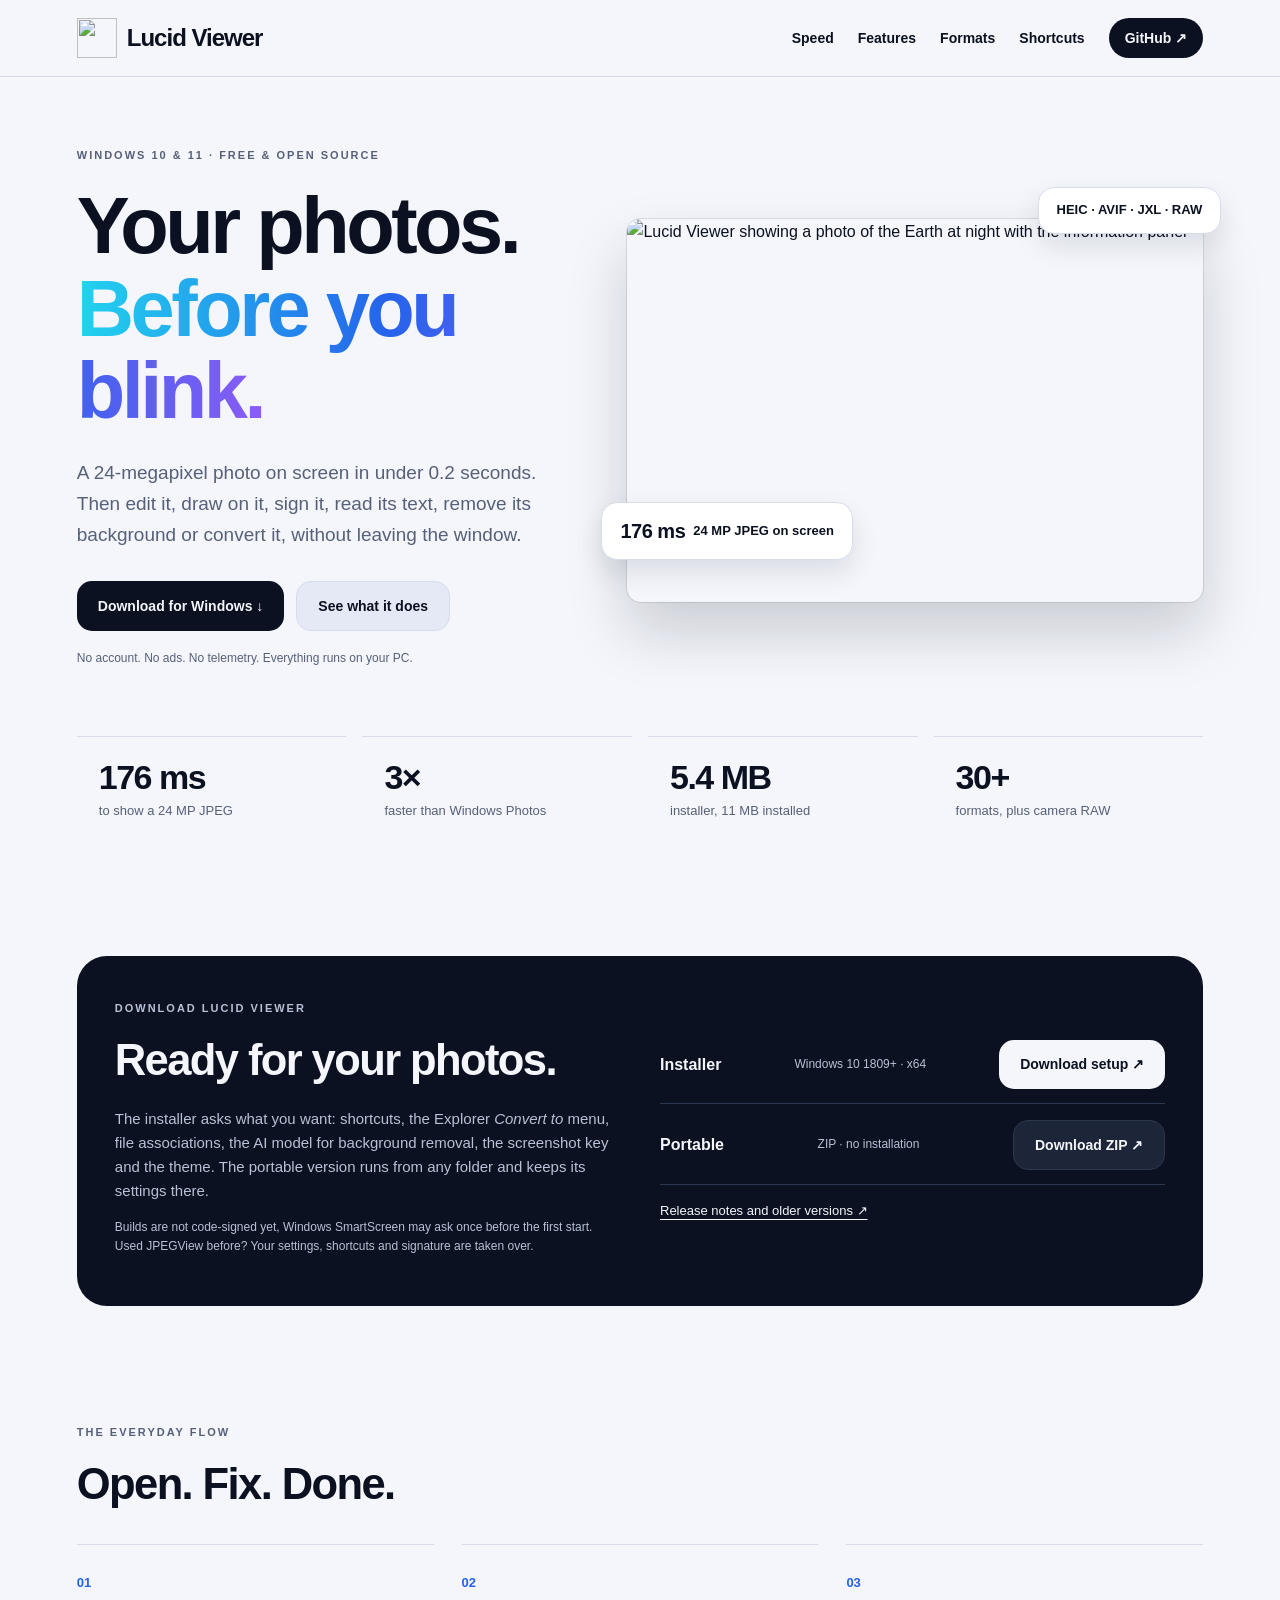
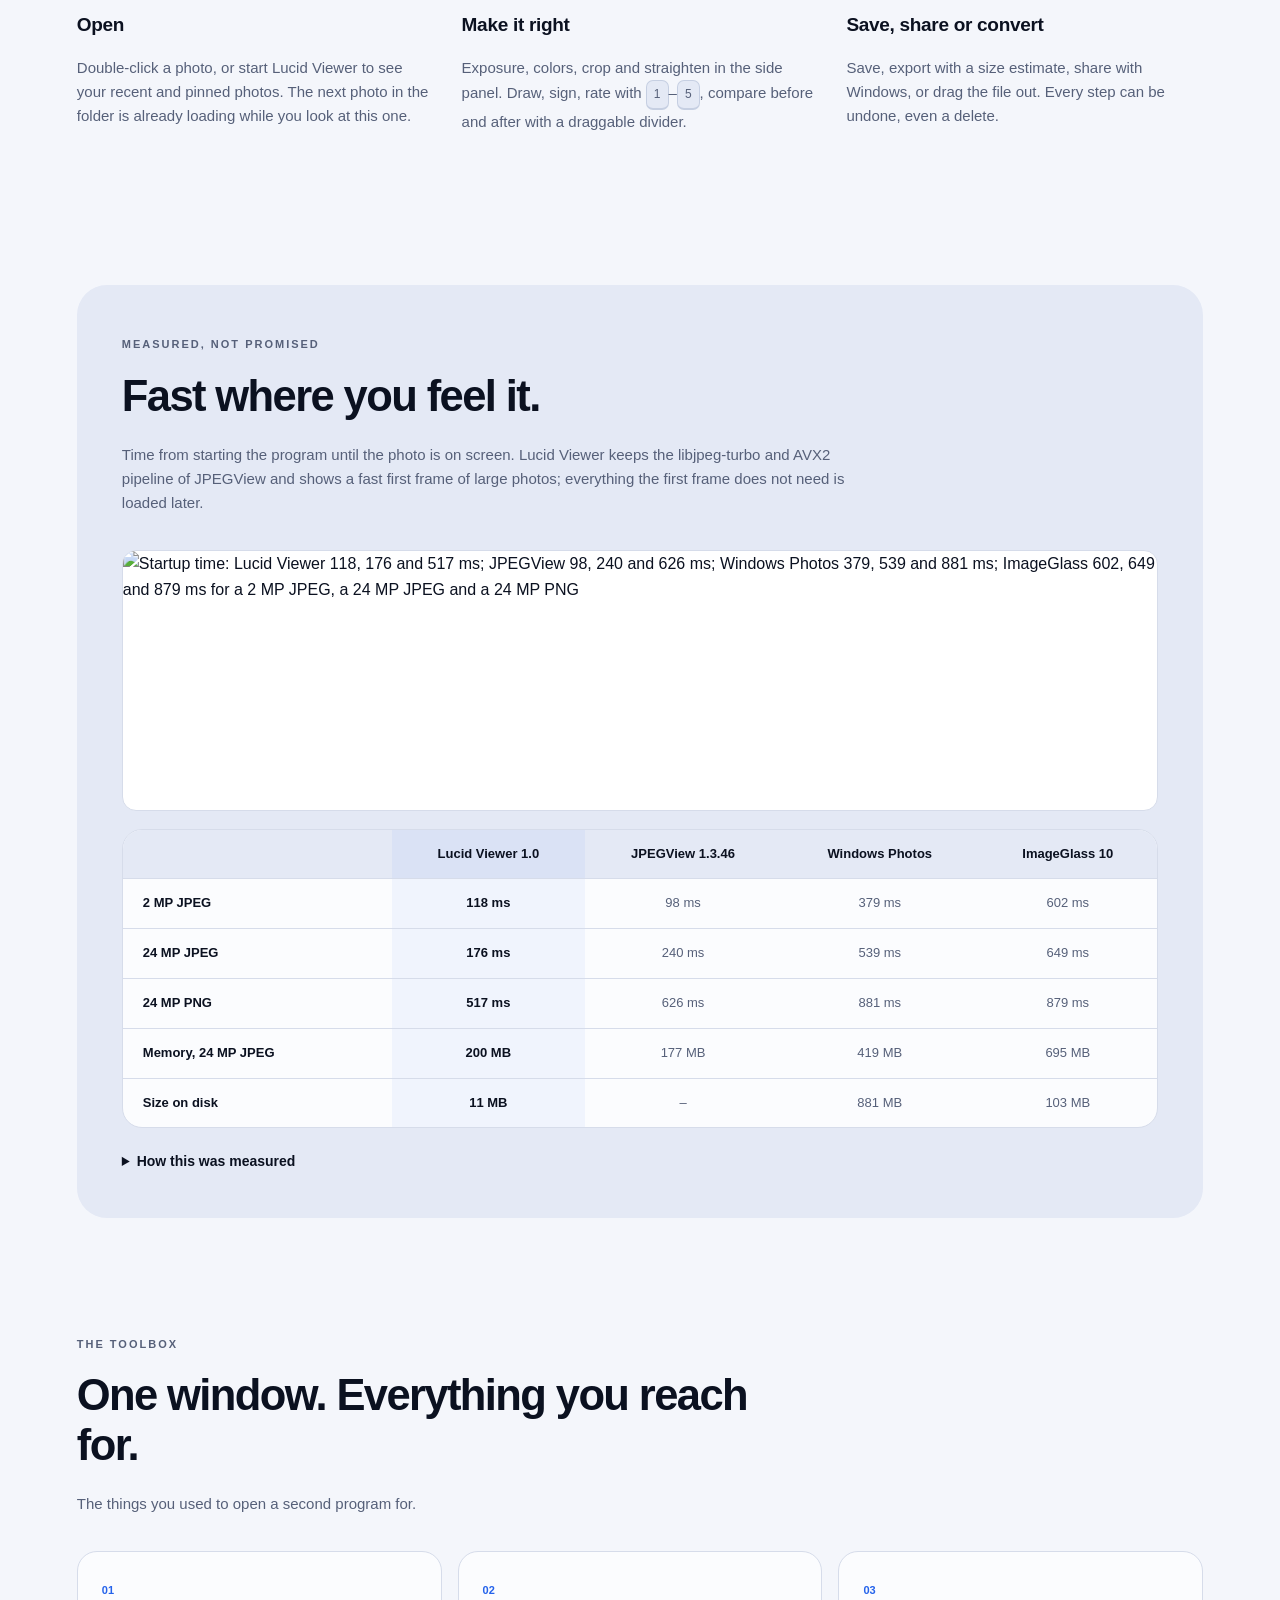
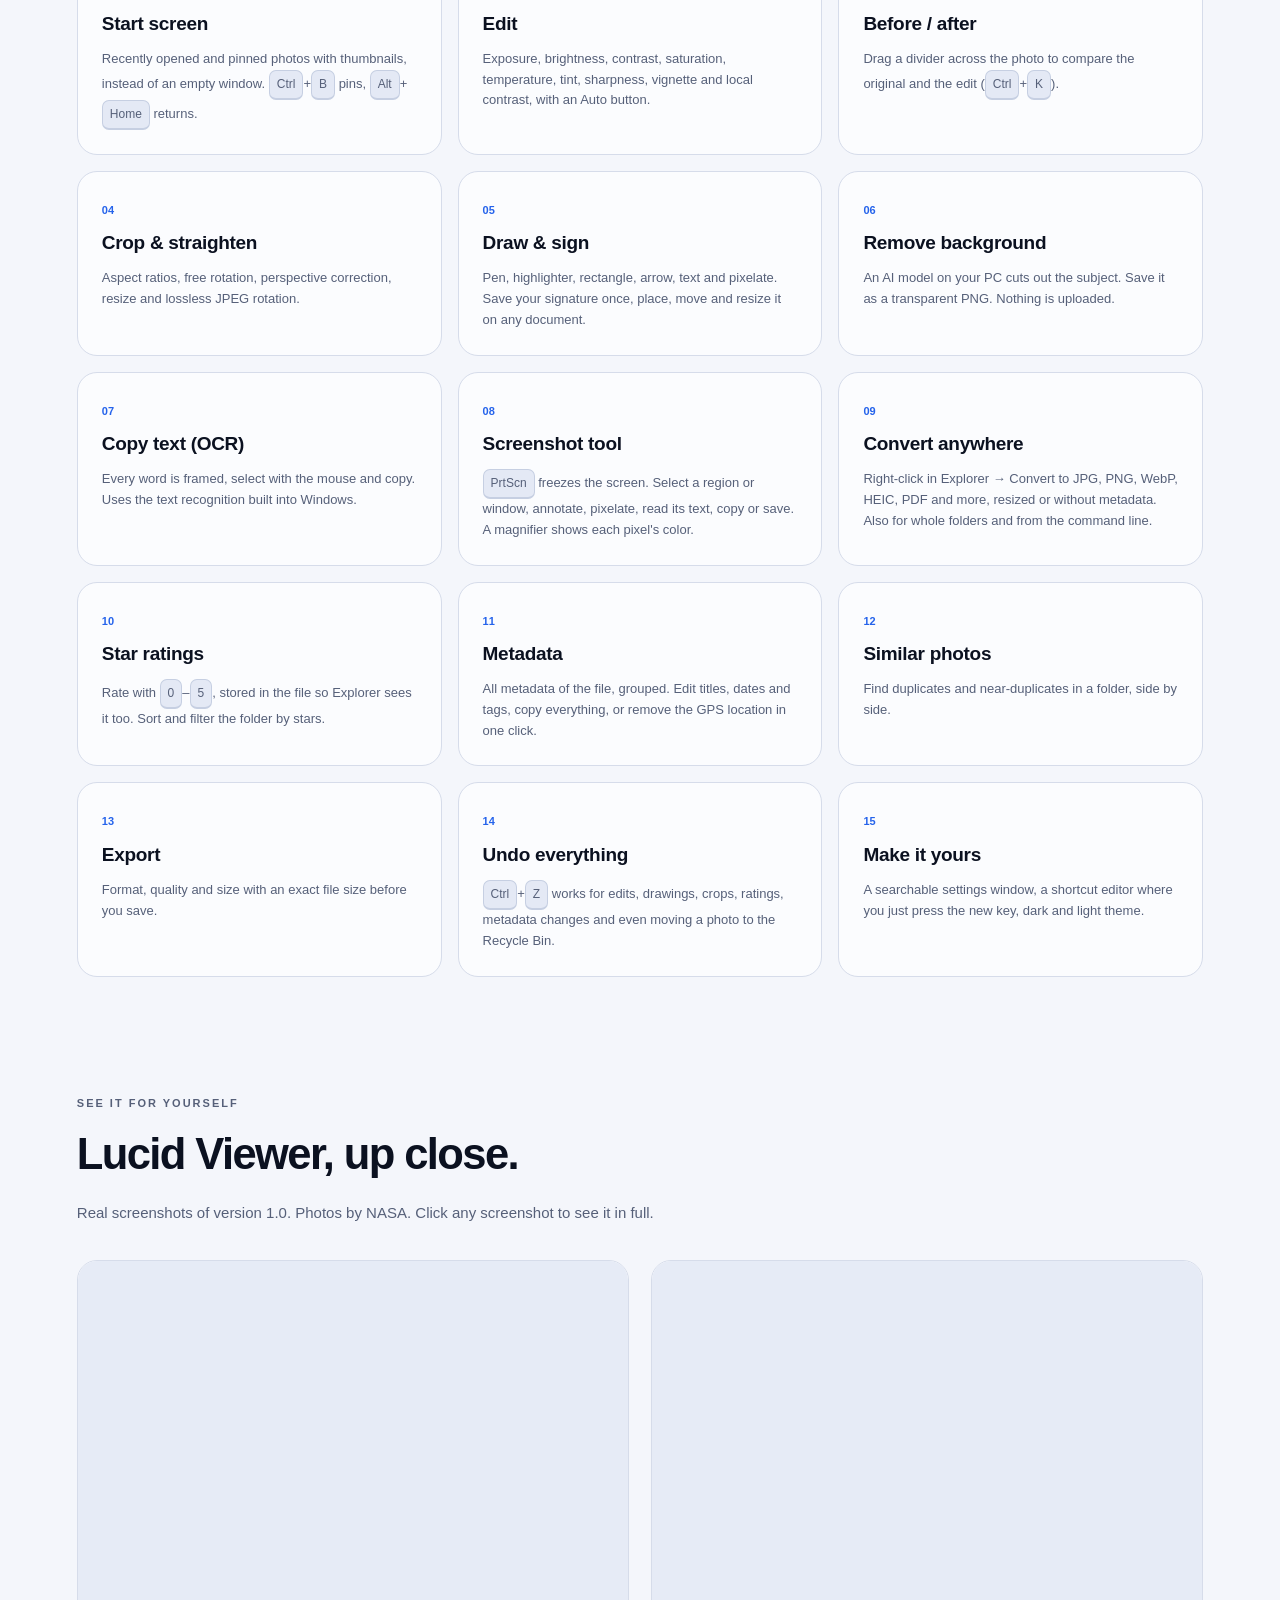
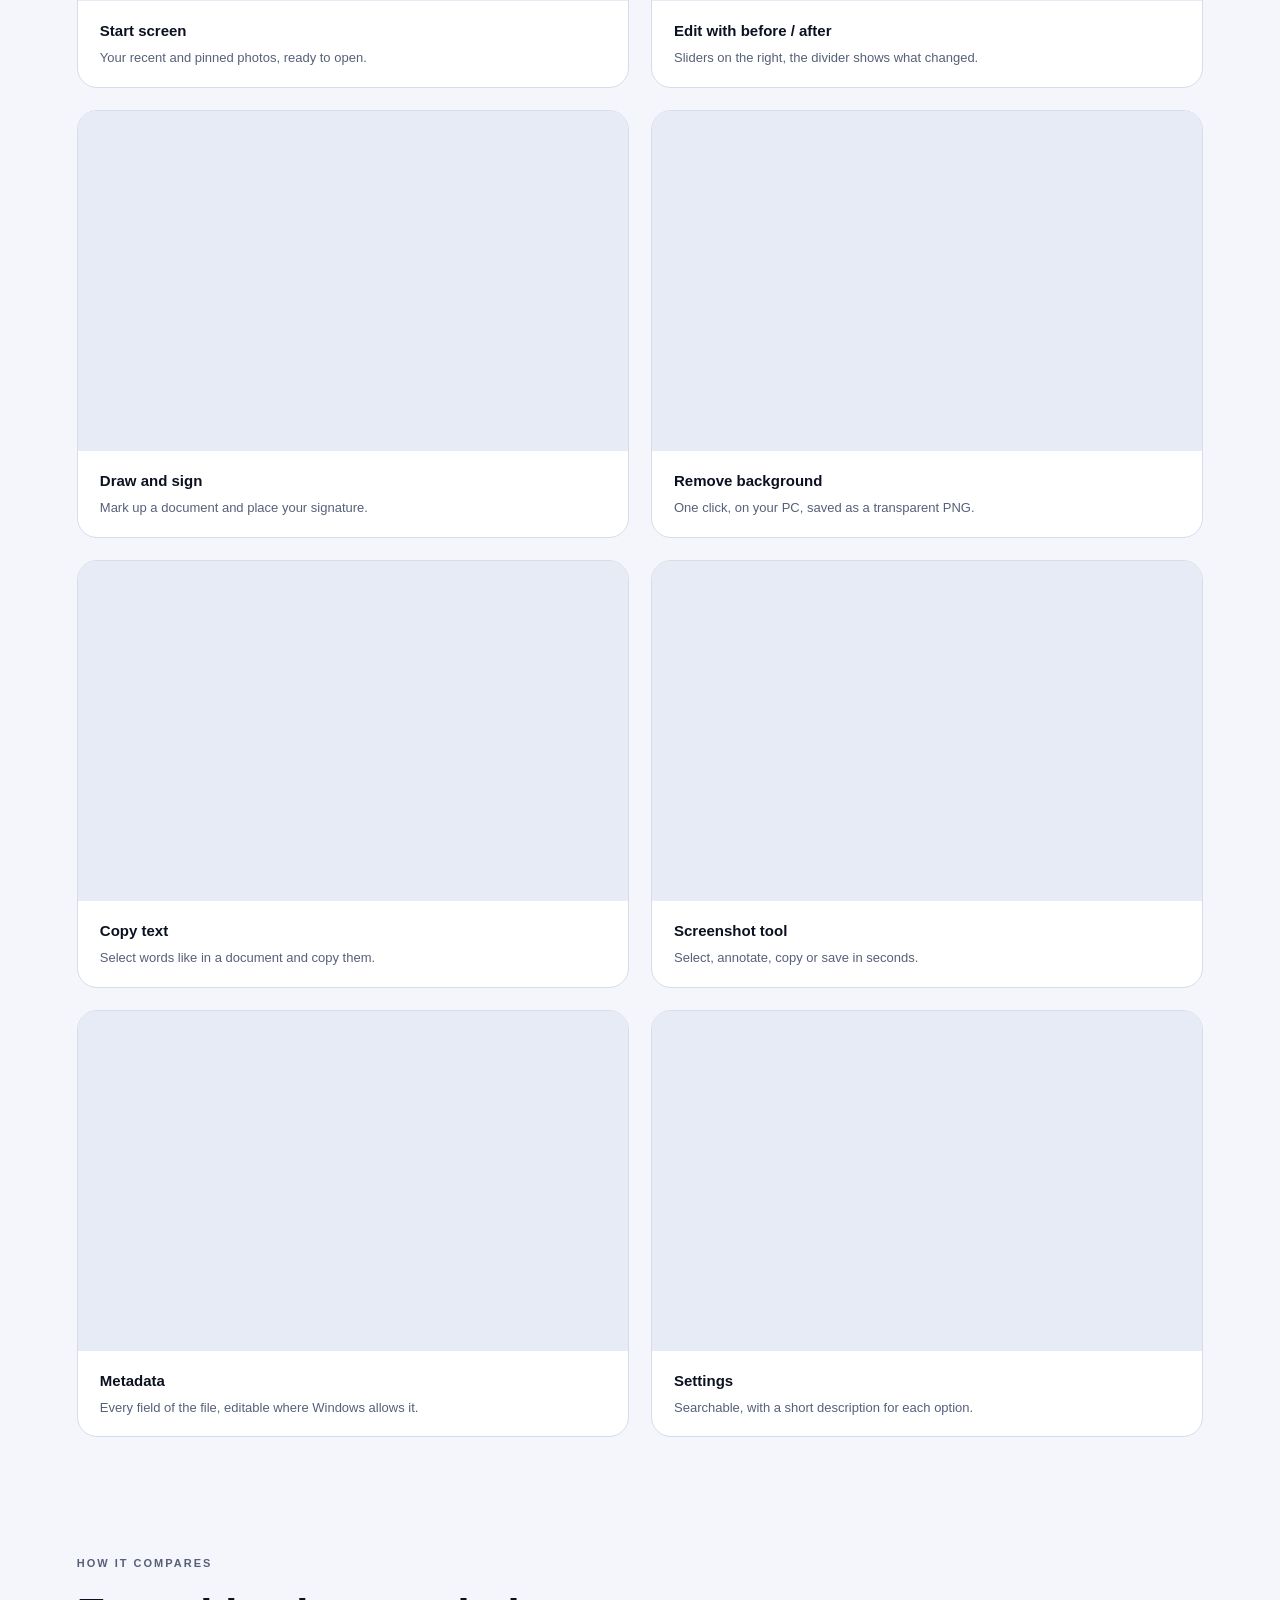
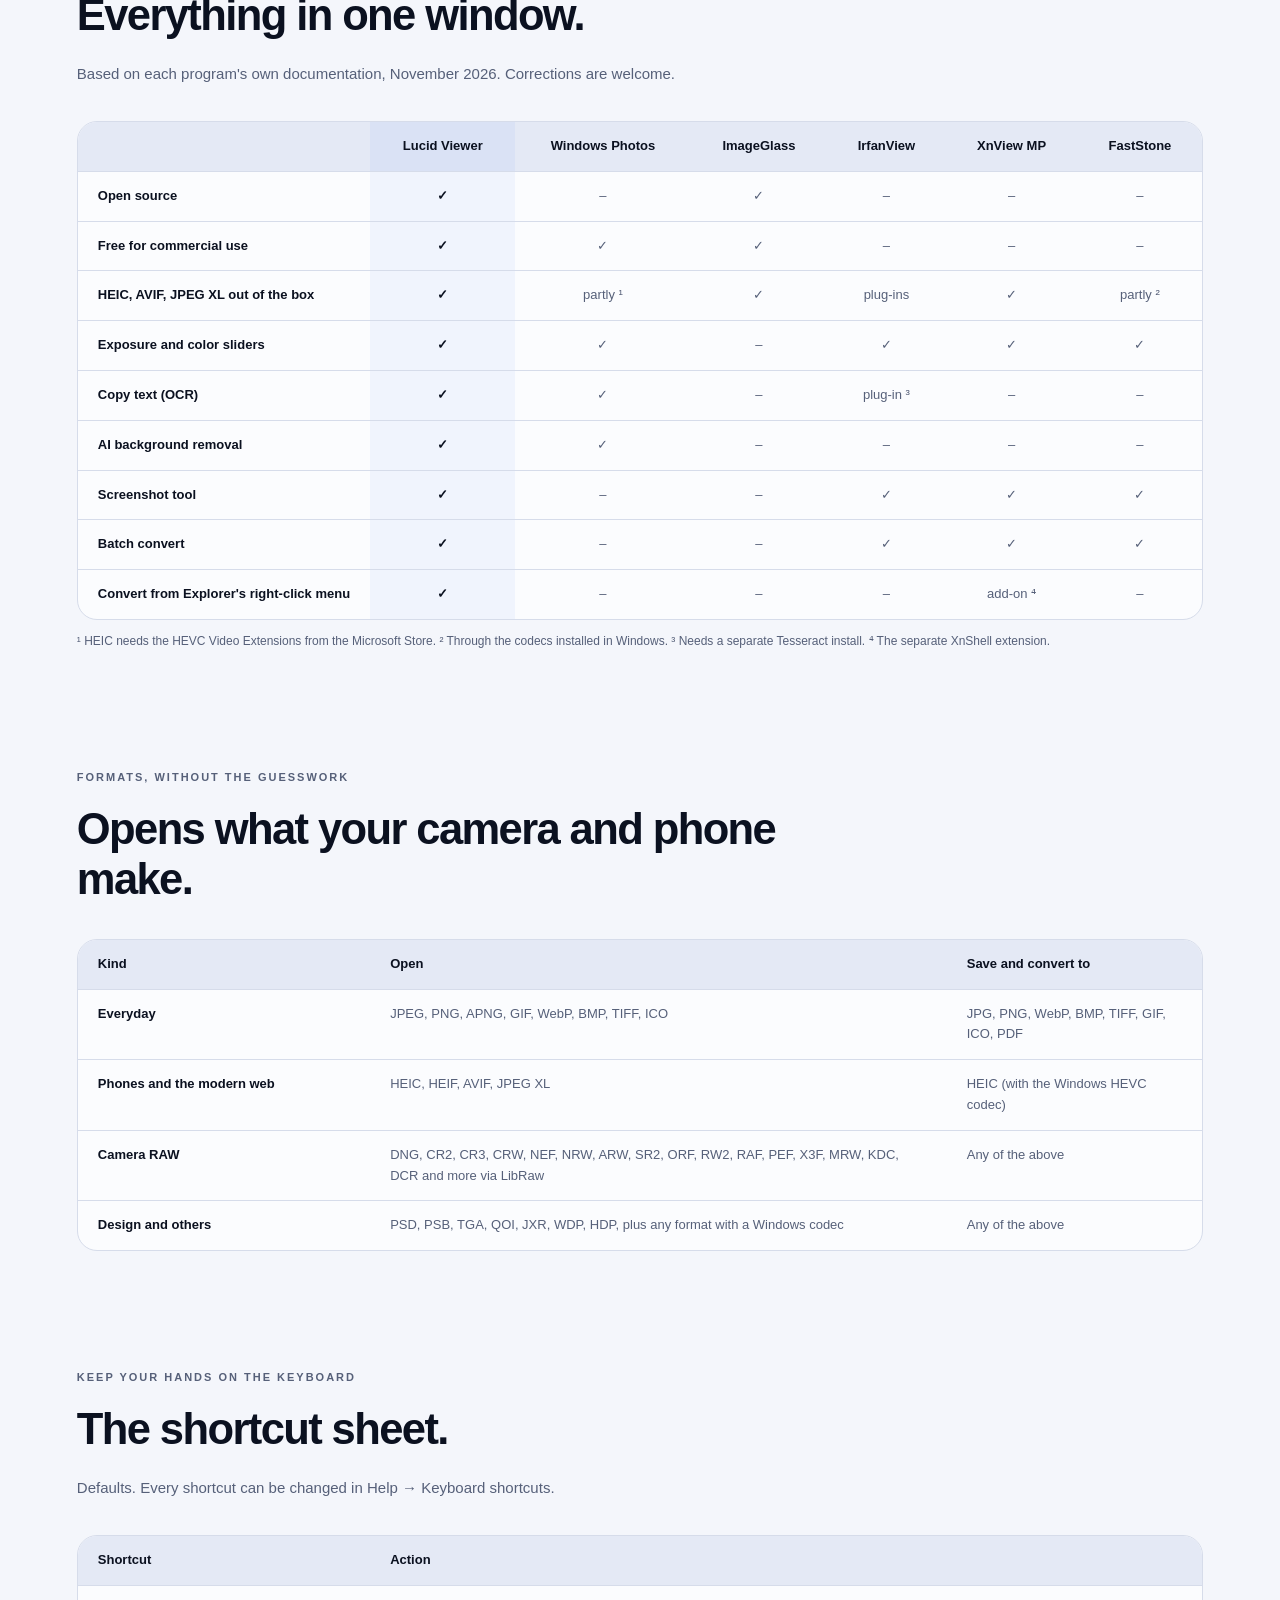
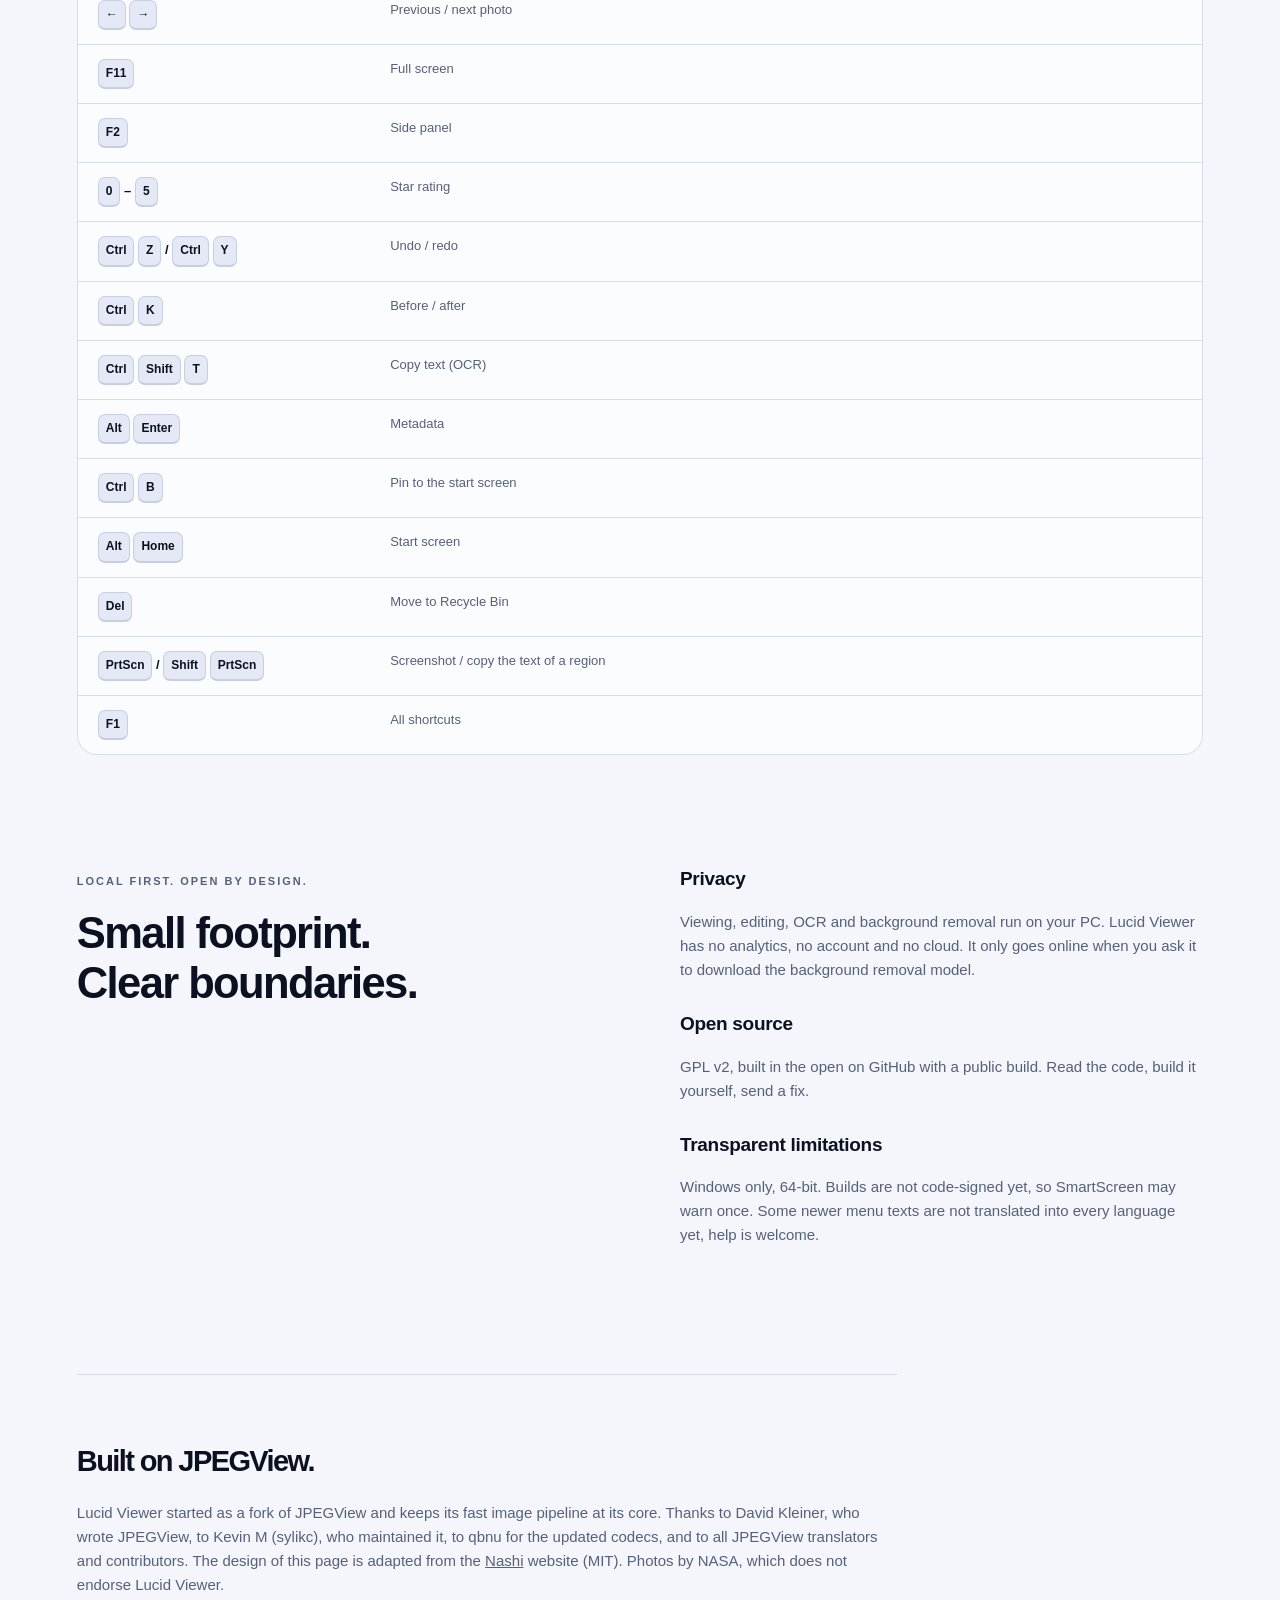
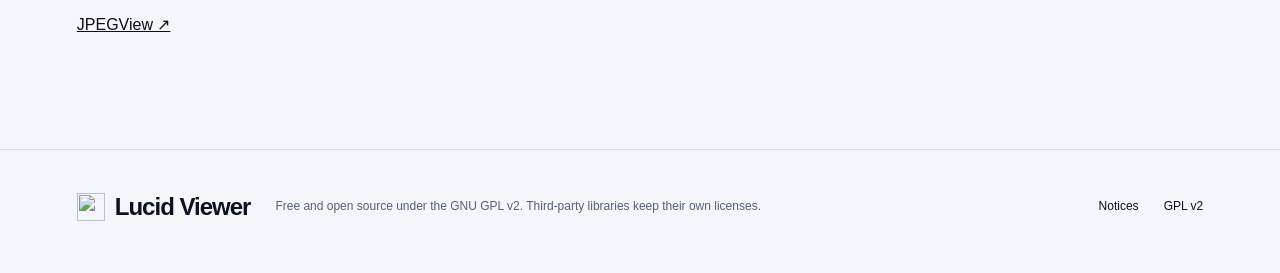
==== site/index.html @ ba0c909f "Website for GitHub Pages with a deploy workflow" ====
<!doctype html>
<html lang="en"><head><meta charset="utf-8"><meta name="viewport" content="width=device-width,initial-scale=1">
<meta http-equiv="Content-Security-Policy" content="default-src 'none'; img-src 'self' https://img.shields.io data:; style-src 'self'; base-uri 'none'; form-action 'none'">
<meta name="description" content="Lucid Viewer: a fast, free and open source image viewer and light editor for Windows. Opens a 24 MP photo in under 0.2 s, edits, draws, removes backgrounds and converts.">
<meta property="og:title" content="Lucid Viewer: the photo is on screen before you blink">
<meta property="og:description" content="Fast, free and open source image viewer and light editor for Windows 10 and 11.">
<meta property="og:image" content="images/hero.webp">
<title>Lucid Viewer — The photo is on screen before you blink</title>
<link rel="icon" href="brand/logo-128.png"><link rel="stylesheet" href="site.css"></head>
<body><a class="skip" href="#main">Skip to content</a>
<header><a class="brand" href="#"><img src="brand/logo-128.png" alt="" width="40" height="40">Lucid Viewer</a>
<nav aria-label="Main navigation"><a href="#speed">Speed</a><a href="#features">Features</a><a href="#formats">Formats</a><a href="#shortcuts">Shortcuts</a><a class="nav-github" href="https://github.com/cemmgrgn/lucid-viewer">GitHub ↗</a></nav></header>

<main id="main">
<section class="hero">
  <div>
    <span class="eyebrow">Windows 10 &amp; 11 · Free &amp; open source</span>
    <h1>Your photos.<br><em>Before you blink.</em></h1>
    <p class="intro">A 24-megapixel photo on screen in under 0.2 seconds. Then edit it, draw on it, sign it, read its text, remove its background or convert it, without leaving the window.</p>
    <div class="hero-actions"><a class="button primary" href="#download">Download for Windows ↓</a><a class="button secondary" href="#features">See what it does</a></div>
    <p class="subtle">No account. No ads. No telemetry. Everything runs on your PC.</p>
  </div>
  <div class="shot">
    <img src="images/hero.webp" alt="Lucid Viewer showing a photo of the Earth at night with the information panel" width="1552" height="1032">
    <div class="chip chip-a"><strong>176 ms</strong> 24 MP JPEG on screen</div>
    <div class="chip chip-b">HEIC · AVIF · JXL · RAW</div>
  </div>
</section>

<div class="stats">
  <div><strong>176 ms</strong><span>to show a 24 MP JPEG</span></div>
  <div><strong>3×</strong><span>faster than Windows Photos</span></div>
  <div><strong>5.4 MB</strong><span>installer, 11 MB installed</span></div>
  <div><strong>30+</strong><span>formats, plus camera RAW</span></div>
</div>

<section class="status" id="download">
  <div><span class="eyebrow">Download Lucid Viewer</span><h2>Ready for your photos.</h2>
  <p>The installer asks what you want: shortcuts, the Explorer <em>Convert to</em> menu, file associations, the AI model for background removal, the screenshot key and the theme. The portable version runs from any folder and keeps its settings there.</p>
  <p class="subtle">Builds are not code-signed yet, Windows SmartScreen may ask once before the first start. Used JPEGView before? Your settings, shortcuts and signature are taken over.</p></div>
  <div class="platforms">
    <div><strong>Installer</strong><span>Windows 10 1809+ · x64</span><a class="button primary" href="https://github.com/cemmgrgn/lucid-viewer/releases/latest">Download setup ↗</a></div>
    <div><strong>Portable</strong><span>ZIP · no installation</span><a class="button secondary" href="https://github.com/cemmgrgn/lucid-viewer/releases/latest">Download ZIP ↗</a></div>
    <a href="https://github.com/cemmgrgn/lucid-viewer/releases">Release notes and older versions ↗</a>
  </div>
</section>

<section class="flow">
  <div class="section-heading"><span class="eyebrow">The everyday flow</span><h2>Open. Fix. Done.</h2></div>
  <div class="flow-grid">
    <article><b>01</b><h3>Open</h3><p>Double-click a photo, or start Lucid Viewer to see your recent and pinned photos. The next photo in the folder is already loading while you look at this one.</p></article>
    <article><b>02</b><h3>Make it right</h3><p>Exposure, colors, crop and straighten in the side panel. Draw, sign, rate with <kbd>1</kbd>–<kbd>5</kbd>, compare before and after with a draggable divider.</p></article>
    <article><b>03</b><h3>Save, share or convert</h3><p>Save, export with a size estimate, share with Windows, or drag the file out. Every step can be undone, even a delete.</p></article>
  </div>
</section>

<section id="speed" class="speed">
  <div class="section-heading"><span class="eyebrow">Measured, not promised</span><h2>Fast where you feel it.</h2>
  <p>Time from starting the program until the photo is on screen. Lucid Viewer keeps the libjpeg-turbo and AVX2 pipeline of JPEGView and shows a fast first frame of large photos; everything the first frame does not need is loaded later.</p></div>
  <img src="images/startup-chart-light.png" alt="Startup time: Lucid Viewer 118, 176 and 517 ms; JPEGView 98, 240 and 626 ms; Windows Photos 379, 539 and 881 ms; ImageGlass 602, 649 and 879 ms for a 2 MP JPEG, a 24 MP JPEG and a 24 MP PNG" width="1800" height="450">
  <div class="table-wrap"><table class="compare">
    <thead><tr><th scope="col"></th><th scope="col" class="us">Lucid Viewer 1.0</th><th scope="col">JPEGView 1.3.46</th><th scope="col">Windows Photos</th><th scope="col">ImageGlass 10</th></tr></thead>
    <tbody>
      <tr><th scope="row">2 MP JPEG</th><td class="us">118 ms</td><td>98 ms</td><td>379 ms</td><td>602 ms</td></tr>
      <tr><th scope="row">24 MP JPEG</th><td class="us">176 ms</td><td>240 ms</td><td>539 ms</td><td>649 ms</td></tr>
      <tr><th scope="row">24 MP PNG</th><td class="us">517 ms</td><td>626 ms</td><td>881 ms</td><td>879 ms</td></tr>
      <tr><th scope="row">Memory, 24 MP JPEG</th><td class="us">200 MB</td><td>177 MB</td><td>419 MB</td><td>695 MB</td></tr>
      <tr><th scope="row">Size on disk</th><td class="us">11 MB</td><td>–</td><td>881 MB</td><td>103 MB</td></tr>
    </tbody></table></div>
  <details><summary>How this was measured</summary><p>Warm start, median of 10 runs (6 for Windows Photos and ImageGlass) on an AMD Ryzen 7 7840HS with 16 GB RAM and an NVMe SSD, Windows 11 Pro build 26300, 2026-11-05. The test images are generated by the benchmark script; it detects the moment a magenta marker in the image appears in the new window. With small photos the original JPEGView is about 20 ms faster: it draws no toolbar, side panel or filmstrip. Script and raw results are <a href="https://github.com/cemmgrgn/lucid-viewer/tree/main/tools/bench">in the repository</a>.</p></details>
</section>

<section id="features">
  <div class="section-heading"><span class="eyebrow">The toolbox</span><h2>One window. Everything you reach for.</h2><p>The things you used to open a second program for.</p></div>
  <div class="tool-grid">
    <article class="tool"><span class="tool-number">01</span><h3>Start screen</h3><p>Recently opened and pinned photos with thumbnails, instead of an empty window. <kbd>Ctrl</kbd>+<kbd>B</kbd> pins, <kbd>Alt</kbd>+<kbd>Home</kbd> returns.</p></article>
    <article class="tool"><span class="tool-number">02</span><h3>Edit</h3><p>Exposure, brightness, contrast, saturation, temperature, tint, sharpness, vignette and local contrast, with an Auto button.</p></article>
    <article class="tool"><span class="tool-number">03</span><h3>Before / after</h3><p>Drag a divider across the photo to compare the original and the edit (<kbd>Ctrl</kbd>+<kbd>K</kbd>).</p></article>
    <article class="tool"><span class="tool-number">04</span><h3>Crop &amp; straighten</h3><p>Aspect ratios, free rotation, perspective correction, resize and lossless JPEG rotation.</p></article>
    <article class="tool"><span class="tool-number">05</span><h3>Draw &amp; sign</h3><p>Pen, highlighter, rectangle, arrow, text and pixelate. Save your signature once, place, move and resize it on any document.</p></article>
    <article class="tool"><span class="tool-number">06</span><h3>Remove background</h3><p>An AI model on your PC cuts out the subject. Save it as a transparent PNG. Nothing is uploaded.</p></article>
    <article class="tool"><span class="tool-number">07</span><h3>Copy text (OCR)</h3><p>Every word is framed, select with the mouse and copy. Uses the text recognition built into Windows.</p></article>
    <article class="tool"><span class="tool-number">08</span><h3>Screenshot tool</h3><p><kbd>PrtScn</kbd> freezes the screen. Select a region or window, annotate, pixelate, read its text, copy or save. A magnifier shows each pixel's color.</p></article>
    <article class="tool"><span class="tool-number">09</span><h3>Convert anywhere</h3><p>Right-click in Explorer → Convert to JPG, PNG, WebP, HEIC, PDF and more, resized or without metadata. Also for whole folders and from the command line.</p></article>
    <article class="tool"><span class="tool-number">10</span><h3>Star ratings</h3><p>Rate with <kbd>0</kbd>–<kbd>5</kbd>, stored in the file so Explorer sees it too. Sort and filter the folder by stars.</p></article>
    <article class="tool"><span class="tool-number">11</span><h3>Metadata</h3><p>All metadata of the file, grouped. Edit titles, dates and tags, copy everything, or remove the GPS location in one click.</p></article>
    <article class="tool"><span class="tool-number">12</span><h3>Similar photos</h3><p>Find duplicates and near-duplicates in a folder, side by side.</p></article>
    <article class="tool"><span class="tool-number">13</span><h3>Export</h3><p>Format, quality and size with an exact file size before you save.</p></article>
    <article class="tool"><span class="tool-number">14</span><h3>Undo everything</h3><p><kbd>Ctrl</kbd>+<kbd>Z</kbd> works for edits, drawings, crops, ratings, metadata changes and even moving a photo to the Recycle Bin.</p></article>
    <article class="tool"><span class="tool-number">15</span><h3>Make it yours</h3><p>A searchable settings window, a shortcut editor where you just press the new key, dark and light theme.</p></article>
  </div>
</section>

<section class="showcase">
  <div class="section-heading"><span class="eyebrow">See it for yourself</span><h2>Lucid Viewer, up close.</h2><p>Real screenshots of version 1.0. Photos by NASA. Click any screenshot to see it in full.</p></div>
  <div class="screenshot-grid">
    <figure class="screenshot-card"><a href="images/start-screen.webp"><img src="images/start-screen.webp" alt="Start screen with recent and pinned photos" loading="lazy" width="1560" height="980"></a><figcaption><strong>Start screen</strong><span>Your recent and pinned photos, ready to open.</span></figcaption></figure>
    <figure class="screenshot-card"><a href="images/edit.webp"><img src="images/edit.webp" alt="Edit tab with sliders and the before and after divider" loading="lazy" width="1560" height="980"></a><figcaption><strong>Edit with before / after</strong><span>Sliders on the right, the divider shows what changed.</span></figcaption></figure>
    <figure class="screenshot-card"><a href="images/draw.webp"><img src="images/draw.webp" alt="A checklist with a frame, an arrow, a highlighted line and a signature" loading="lazy" width="1560" height="980"></a><figcaption><strong>Draw and sign</strong><span>Mark up a document and place your signature.</span></figcaption></figure>
    <figure class="screenshot-card"><a href="images/remove-bg.webp"><img src="images/remove-bg.webp" alt="A person in a spacesuit with the background removed" loading="lazy" width="1560" height="980"></a><figcaption><strong>Remove background</strong><span>One click, on your PC, saved as a transparent PNG.</span></figcaption></figure>
    <figure class="screenshot-card"><a href="images/ocr.webp"><img src="images/ocr.webp" alt="Recognized words framed, two lines selected" loading="lazy" width="1040" height="660"></a><figcaption><strong>Copy text</strong><span>Select words like in a document and copy them.</span></figcaption></figure>
    <figure class="screenshot-card"><a href="images/screenshot-tool.webp"><img src="images/screenshot-tool.webp" alt="Screenshot tool with a selected region and an arrow" loading="lazy" width="1600" height="900"></a><figcaption><strong>Screenshot tool</strong><span>Select, annotate, copy or save in seconds.</span></figcaption></figure>
    <figure class="screenshot-card"><a href="images/metadata.webp"><img src="images/metadata.webp" alt="Metadata view in the side panel" loading="lazy" width="1552" height="1032"></a><figcaption><strong>Metadata</strong><span>Every field of the file, editable where Windows allows it.</span></figcaption></figure>
    <figure class="screenshot-card"><a href="images/settings.webp"><img src="images/settings.webp" alt="Settings window" loading="lazy" width="1080" height="720"></a><figcaption><strong>Settings</strong><span>Searchable, with a short description for each option.</span></figcaption></figure>
  </div>
</section>

<section id="compare">
  <div class="section-heading"><span class="eyebrow">How it compares</span><h2>Everything in one window.</h2><p>Based on each program's own documentation, November 2026. Corrections are welcome.</p></div>
  <div class="table-wrap"><table class="compare">
    <thead><tr><th scope="col"></th><th scope="col" class="us">Lucid Viewer</th><th scope="col">Windows Photos</th><th scope="col">ImageGlass</th><th scope="col">IrfanView</th><th scope="col">XnView MP</th><th scope="col">FastStone</th></tr></thead>
    <tbody>
      <tr><th scope="row">Open source</th><td class="us">✓</td><td>–</td><td>✓</td><td>–</td><td>–</td><td>–</td></tr>
      <tr><th scope="row">Free for commercial use</th><td class="us">✓</td><td>✓</td><td>✓</td><td>–</td><td>–</td><td>–</td></tr>
      <tr><th scope="row">HEIC, AVIF, JPEG XL out of the box</th><td class="us">✓</td><td>partly ¹</td><td>✓</td><td>plug-ins</td><td>✓</td><td>partly ²</td></tr>
      <tr><th scope="row">Exposure and color sliders</th><td class="us">✓</td><td>✓</td><td>–</td><td>✓</td><td>✓</td><td>✓</td></tr>
      <tr><th scope="row">Copy text (OCR)</th><td class="us">✓</td><td>✓</td><td>–</td><td>plug-in ³</td><td>–</td><td>–</td></tr>
      <tr><th scope="row">AI background removal</th><td class="us">✓</td><td>✓</td><td>–</td><td>–</td><td>–</td><td>–</td></tr>
      <tr><th scope="row">Screenshot tool</th><td class="us">✓</td><td>–</td><td>–</td><td>✓</td><td>✓</td><td>✓</td></tr>
      <tr><th scope="row">Batch convert</th><td class="us">✓</td><td>–</td><td>–</td><td>✓</td><td>✓</td><td>✓</td></tr>
      <tr><th scope="row">Convert from Explorer's right-click menu</th><td class="us">✓</td><td>–</td><td>–</td><td>–</td><td>add-on ⁴</td><td>–</td></tr>
    </tbody></table></div>
  <p class="subtle">¹ HEIC needs the HEVC Video Extensions from the Microsoft Store. ² Through the codecs installed in Windows. ³ Needs a separate Tesseract install. ⁴ The separate XnShell extension.</p>
</section>

<section id="formats">
  <div class="section-heading"><span class="eyebrow">Formats, without the guesswork</span><h2>Opens what your camera and phone make.</h2></div>
  <div class="table-wrap"><table>
    <thead><tr><th scope="col">Kind</th><th scope="col">Open</th><th scope="col">Save and convert to</th></tr></thead>
    <tbody>
      <tr><th scope="row">Everyday</th><td>JPEG, PNG, APNG, GIF, WebP, BMP, TIFF, ICO</td><td>JPG, PNG, WebP, BMP, TIFF, GIF, ICO, PDF</td></tr>
      <tr><th scope="row">Phones and the modern web</th><td>HEIC, HEIF, AVIF, JPEG XL</td><td>HEIC (with the Windows HEVC codec)</td></tr>
      <tr><th scope="row">Camera RAW</th><td>DNG, CR2, CR3, CRW, NEF, NRW, ARW, SR2, ORF, RW2, RAF, PEF, X3F, MRW, KDC, DCR and more via LibRaw</td><td>Any of the above</td></tr>
      <tr><th scope="row">Design and others</th><td>PSD, PSB, TGA, QOI, JXR, WDP, HDP, plus any format with a Windows codec</td><td>Any of the above</td></tr>
    </tbody></table></div>
</section>

<section id="shortcuts">
  <div class="section-heading"><span class="eyebrow">Keep your hands on the keyboard</span><h2>The shortcut sheet.</h2><p>Defaults. Every shortcut can be changed in Help → Keyboard shortcuts.</p></div>
  <div class="table-wrap"><table>
    <thead><tr><th scope="col">Shortcut</th><th scope="col">Action</th></tr></thead>
    <tbody>
      <tr><th scope="row"><kbd>←</kbd> <kbd>→</kbd></th><td>Previous / next photo</td></tr>
      <tr><th scope="row"><kbd>F11</kbd></th><td>Full screen</td></tr>
      <tr><th scope="row"><kbd>F2</kbd></th><td>Side panel</td></tr>
      <tr><th scope="row"><kbd>0</kbd> – <kbd>5</kbd></th><td>Star rating</td></tr>
      <tr><th scope="row"><kbd>Ctrl</kbd> <kbd>Z</kbd> / <kbd>Ctrl</kbd> <kbd>Y</kbd></th><td>Undo / redo</td></tr>
      <tr><th scope="row"><kbd>Ctrl</kbd> <kbd>K</kbd></th><td>Before / after</td></tr>
      <tr><th scope="row"><kbd>Ctrl</kbd> <kbd>Shift</kbd> <kbd>T</kbd></th><td>Copy text (OCR)</td></tr>
      <tr><th scope="row"><kbd>Alt</kbd> <kbd>Enter</kbd></th><td>Metadata</td></tr>
      <tr><th scope="row"><kbd>Ctrl</kbd> <kbd>B</kbd></th><td>Pin to the start screen</td></tr>
      <tr><th scope="row"><kbd>Alt</kbd> <kbd>Home</kbd></th><td>Start screen</td></tr>
      <tr><th scope="row"><kbd>Del</kbd></th><td>Move to Recycle Bin</td></tr>
      <tr><th scope="row"><kbd>PrtScn</kbd> / <kbd>Shift</kbd> <kbd>PrtScn</kbd></th><td>Screenshot / copy the text of a region</td></tr>
      <tr><th scope="row"><kbd>F1</kbd></th><td>All shortcuts</td></tr>
    </tbody></table></div>
</section>

<section class="trust">
  <div><span class="eyebrow">Local first. Open by design.</span><h2>Small footprint.<br>Clear boundaries.</h2></div>
  <div><h3>Privacy</h3><p>Viewing, editing, OCR and background removal run on your PC. Lucid Viewer has no analytics, no account and no cloud. It only goes online when you ask it to download the background removal model.</p>
  <h3>Open source</h3><p>GPL v2, built in the open on GitHub with a public build. Read the code, build it yourself, send a fix.</p>
  <h3>Transparent limitations</h3><p>Windows only, 64-bit. Builds are not code-signed yet, so SmartScreen may warn once. Some newer menu texts are not translated into every language yet, help is welcome.</p></div>
</section>

<section class="credits"><h2>Built on JPEGView.</h2><p>Lucid Viewer started as a fork of JPEGView and keeps its fast image pipeline at its core. Thanks to David Kleiner, who wrote JPEGView, to Kevin M (sylikc), who maintained it, to qbnu for the updated codecs, and to all JPEGView translators and contributors. The design of this page is adapted from the <a href="https://orkunisitmak.github.io/nashi-app/">Nashi</a> website (MIT). Photos by NASA, which does not endorse Lucid Viewer.</p><a href="https://github.com/sylikc/jpegview">JPEGView ↗</a></section>
</main>

<footer><a class="brand" href="#"><img src="brand/logo-128.png" alt="" width="28" height="28">Lucid Viewer</a><p>Free and open source under the GNU GPL v2. Third-party libraries keep their own licenses.</p><a href="https://github.com/cemmgrgn/lucid-viewer/blob/main/THIRD_PARTY_NOTICES.md">Notices</a><a href="https://github.com/cemmgrgn/lucid-viewer/blob/main/LICENSE.txt">GPL v2</a></footer>
</body></html>
---- site/site.css ----
/*
 * Lucid Viewer website styles.
 * Layout and type scale adapted from the Nashi website (https://github.com/orkunisitmak/nashi-app, docs/assets/site.css):
 *   MIT License, Copyright (c) 2026 Orkun Işıtmak and Nashi contributors.
 *   Permission is hereby granted, free of charge, to any person obtaining a copy of this software and associated
 *   documentation files (the "Software"), to deal in the Software without restriction, including without limitation
 *   the rights to use, copy, modify, merge, publish, distribute, sublicense, and/or sell copies of the Software, and to
 *   permit persons to whom the Software is furnished to do so, subject to the following conditions: The above copyright
 *   notice and this permission notice shall be included in all copies or substantial portions of the Software.
 *   THE SOFTWARE IS PROVIDED "AS IS", WITHOUT WARRANTY OF ANY KIND.
 */
:root{color-scheme:light;--paper:#f4f6fb;--ink:#0b1120;--mist:#e4e9f5;--accent:#2563eb;--accent2:#22d3ee;--line:#d6dcea;--muted:#566079;--card:#fbfcfe}
*{box-sizing:border-box}
html{scroll-behavior:smooth;scroll-padding-top:96px}
body{margin:0;background:var(--paper);color:var(--ink);font-family:"Segoe UI Variable Display","Segoe UI",-apple-system,BlinkMacSystemFont,sans-serif;line-height:1.6}
a{color:inherit;text-decoration:none}
a:hover{text-decoration:underline;text-underline-offset:5px}
a:focus-visible,button:focus-visible,summary:focus-visible{outline:3px solid var(--accent);outline-offset:5px}
.skip{position:absolute;left:20px;top:-80px;padding:12px;background:var(--accent);color:#fff;z-index:10}.skip:focus{top:12px}
header{position:sticky;top:0;z-index:5;display:flex;align-items:center;justify-content:space-between;gap:24px;padding:18px max(6vw,24px);background:#f4f6fbf2;border-bottom:1px solid var(--line);backdrop-filter:blur(14px)}
.brand{display:flex;align-items:center;gap:10px;font-size:24px;font-weight:800;letter-spacing:-1px}
nav{display:flex;align-items:center;gap:24px;font-size:14px;font-weight:600}
.nav-github{background:var(--ink);color:var(--paper);padding:9px 16px;border-radius:40px}
main,footer{max-width:1280px;margin:0 auto;padding:0 6vw}
section{margin:112px 0}
.hero{display:grid;grid-template-columns:1fr 1.15fr;gap:50px;align-items:center;margin:64px 0 96px;min-height:520px}
.eyebrow{text-transform:uppercase;letter-spacing:2px;font-size:11px;font-weight:800;color:var(--muted)}
h1{font-size:clamp(48px,6.2vw,84px);letter-spacing:-3.5px;line-height:1.04;margin:18px 0 24px;font-weight:780}
h1 em{font-style:normal;background:linear-gradient(90deg,var(--accent2),var(--accent) 55%,#8b5cf6);-webkit-background-clip:text;background-clip:text;color:transparent}
h2{font-size:clamp(30px,3.4vw,44px);letter-spacing:-1.6px;line-height:1.15;margin:15px 0 22px}
h3{line-height:1.25;letter-spacing:-.3px;font-size:19px}
p{color:var(--muted);font-size:15px}
.intro{font-size:19px;line-height:1.65;max-width:480px}
.hero-actions{display:flex;gap:12px;flex-wrap:wrap;margin:30px 0 18px}
.button{display:inline-flex;align-items:center;justify-content:center;padding:13px 21px;border-radius:15px;font-size:14px;font-weight:700;transition:transform .18s}
.button:hover{transform:translateY(-2px);text-decoration:none}
.primary{background:var(--ink);color:var(--paper)}
.secondary{background:var(--mist);color:var(--ink);border:1px solid var(--line)}
.subtle{font-size:12px}
.shot{position:relative}
.shot img{display:block;width:100%;height:auto;border-radius:14px;box-shadow:0 30px 60px #0b11202e,0 0 0 1px #0b11201a}
.chip{position:absolute;display:flex;align-items:center;gap:8px;padding:12px 18px;background:#fff;border:1px solid var(--line);border-radius:16px;box-shadow:0 12px 28px #0b11201c;font-size:13px;font-weight:650}
.chip strong{font-size:20px;letter-spacing:-.5px}
.chip-a{left:-26px;bottom:42px;animation:float 6s ease-in-out infinite}
.chip-b{right:-18px;top:-22px;animation:float 6s ease-in-out -3s infinite}
.stats{display:grid;grid-template-columns:repeat(4,1fr);gap:16px;margin:-40px 0 0}
.stats div{padding:22px;border-top:1px solid var(--line)}
.stats strong{display:block;font-size:34px;letter-spacing:-1.5px;line-height:1.1}
.stats span{font-size:13px;color:var(--muted)}
.status{background:var(--ink);color:var(--paper);border-radius:30px;padding:38px;display:grid;grid-template-columns:1fr 1fr;gap:40px}
.status p,.status .eyebrow{color:#b8c1d6}
.status .primary{background:var(--paper);color:var(--ink)}
.status .secondary{background:#1c2638;color:var(--paper);border-color:#2c3850}
.platforms{display:flex;flex-direction:column;justify-content:center;gap:16px}
.platforms>div{display:flex;align-items:center;justify-content:space-between;gap:10px;flex-wrap:wrap;border-bottom:1px solid #2c3850;padding-bottom:14px}
.platforms span{font-size:12px;color:#b8c1d6}
.platforms a:not(.button){font-size:13px;text-decoration:underline;text-underline-offset:4px}
.section-heading{max-width:740px;margin-bottom:35px}
.flow-grid{display:grid;grid-template-columns:repeat(3,1fr);gap:28px}
.flow-grid article{padding:24px 0;border-top:1px solid var(--line)}
.flow b{color:var(--accent);font-size:13px}
.tool-grid{display:grid;grid-template-columns:repeat(3,1fr);gap:16px}
.tool{padding:24px;border:1px solid var(--line);border-radius:20px;background:var(--card);transition:transform .18s,border-color .18s}
.tool:hover{transform:translateY(-3px);border-color:#9fb0d6}
.tool-number{font-size:11px;font-weight:800;color:var(--accent)}
.tool h3{margin:10px 0}
.tool p{font-size:13px;margin-bottom:0}
.speed{padding:45px;border-radius:30px;background:var(--mist)}
.speed img{display:block;width:100%;height:auto;border-radius:14px;background:#fff;border:1px solid var(--line)}
.table-wrap{overflow:auto;border:1px solid var(--line);border-radius:20px;background:var(--card);margin-top:18px}
table{border-collapse:collapse;width:100%;text-align:left;font-size:13px}
th,td{padding:14px 20px;border-bottom:1px solid var(--line);vertical-align:top}
tbody tr:last-child>*{border-bottom:0}
thead{background:var(--mist)}
tbody th{font-weight:700;width:26%}
tbody td{color:var(--muted)}
td.us,th.us{color:var(--ink);font-weight:700;background:#2563eb0d}
.compare td,.compare th{text-align:center}.compare tbody th{text-align:left}
kbd{font-family:inherit;font-size:12px;white-space:nowrap;background:var(--mist);border:1px solid #c6cfe2;border-bottom-width:2px;border-radius:7px;padding:4px 7px;display:inline-block}
details{font-size:14px;color:var(--muted);margin:22px 0 0}
details summary{cursor:pointer;font-weight:700;color:var(--ink)}
.screenshot-grid{display:grid;grid-template-columns:repeat(2,minmax(0,1fr));gap:22px}
.screenshot-card{margin:0;overflow:hidden;border:1px solid var(--line);border-radius:20px;background:#fff}
.screenshot-card>a{display:flex;align-items:center;justify-content:center;height:340px;padding:20px;background:#e6ebf6}
.screenshot-card img{display:block;max-width:100%;max-height:100%;width:auto;height:auto;object-fit:contain;border-radius:10px;box-shadow:0 6px 20px #0b112018}
.screenshot-card figcaption{padding:18px 22px}
.screenshot-card strong,.screenshot-card span{display:block}
.screenshot-card strong{font-size:15px}
.screenshot-card span{font-size:13px;color:var(--muted);margin-top:5px}
.pill-list{display:flex;flex-wrap:wrap;gap:10px}
.pill-list span{border:1px solid var(--line);padding:10px 18px;border-radius:40px;background:var(--mist);font-size:13px;font-weight:650}
.trust{display:grid;grid-template-columns:1fr 1fr;gap:80px}
.trust h3{margin-top:30px}.trust h3:first-child{margin-top:0}
.credits{border-top:1px solid var(--line);padding-top:55px;max-width:820px}
.credits h2{font-size:29px}
.credits a{text-decoration:underline}
footer{display:flex;align-items:center;gap:25px;border-top:1px solid var(--line);padding-top:35px;padding-bottom:45px;font-size:12px}
footer p{flex:1;font-size:12px}
@keyframes float{50%{translate:0 -10px}}
@media(max-width:950px){.hero{grid-template-columns:1fr;gap:30px;min-height:0}.stats{grid-template-columns:repeat(2,1fr);margin:0}.tool-grid{grid-template-columns:repeat(2,1fr)}nav{gap:16px}.status{grid-template-columns:1fr;gap:20px}.trust{gap:35px}.chip-a{left:-8px}.chip-b{right:-8px}}
@media(max-width:650px){header{padding:14px 20px}.brand{font-size:21px}nav{gap:12px;font-size:12px}nav a:nth-child(2),nav a:nth-child(3),nav a:nth-child(4){display:none}.nav-github{padding:7px 11px;white-space:nowrap}main,footer{padding-left:22px;padding-right:22px}.hero{margin-top:40px}.hero h1{font-size:54px}.intro{font-size:17px}.tool-grid,.flow-grid,.trust,.screenshot-grid{grid-template-columns:1fr}.status,.speed{padding:26px}.status{border-radius:23px}section{margin:74px 0}.chip{display:none}th,td{padding:12px}footer{flex-wrap:wrap;gap:14px}footer p{flex-basis:100%;order:2;margin:0}.screenshot-card>a{height:260px}}
@media(prefers-reduced-motion:reduce){html{scroll-behavior:auto}*,*:before,*:after{animation:none!important;transition:none!important}}
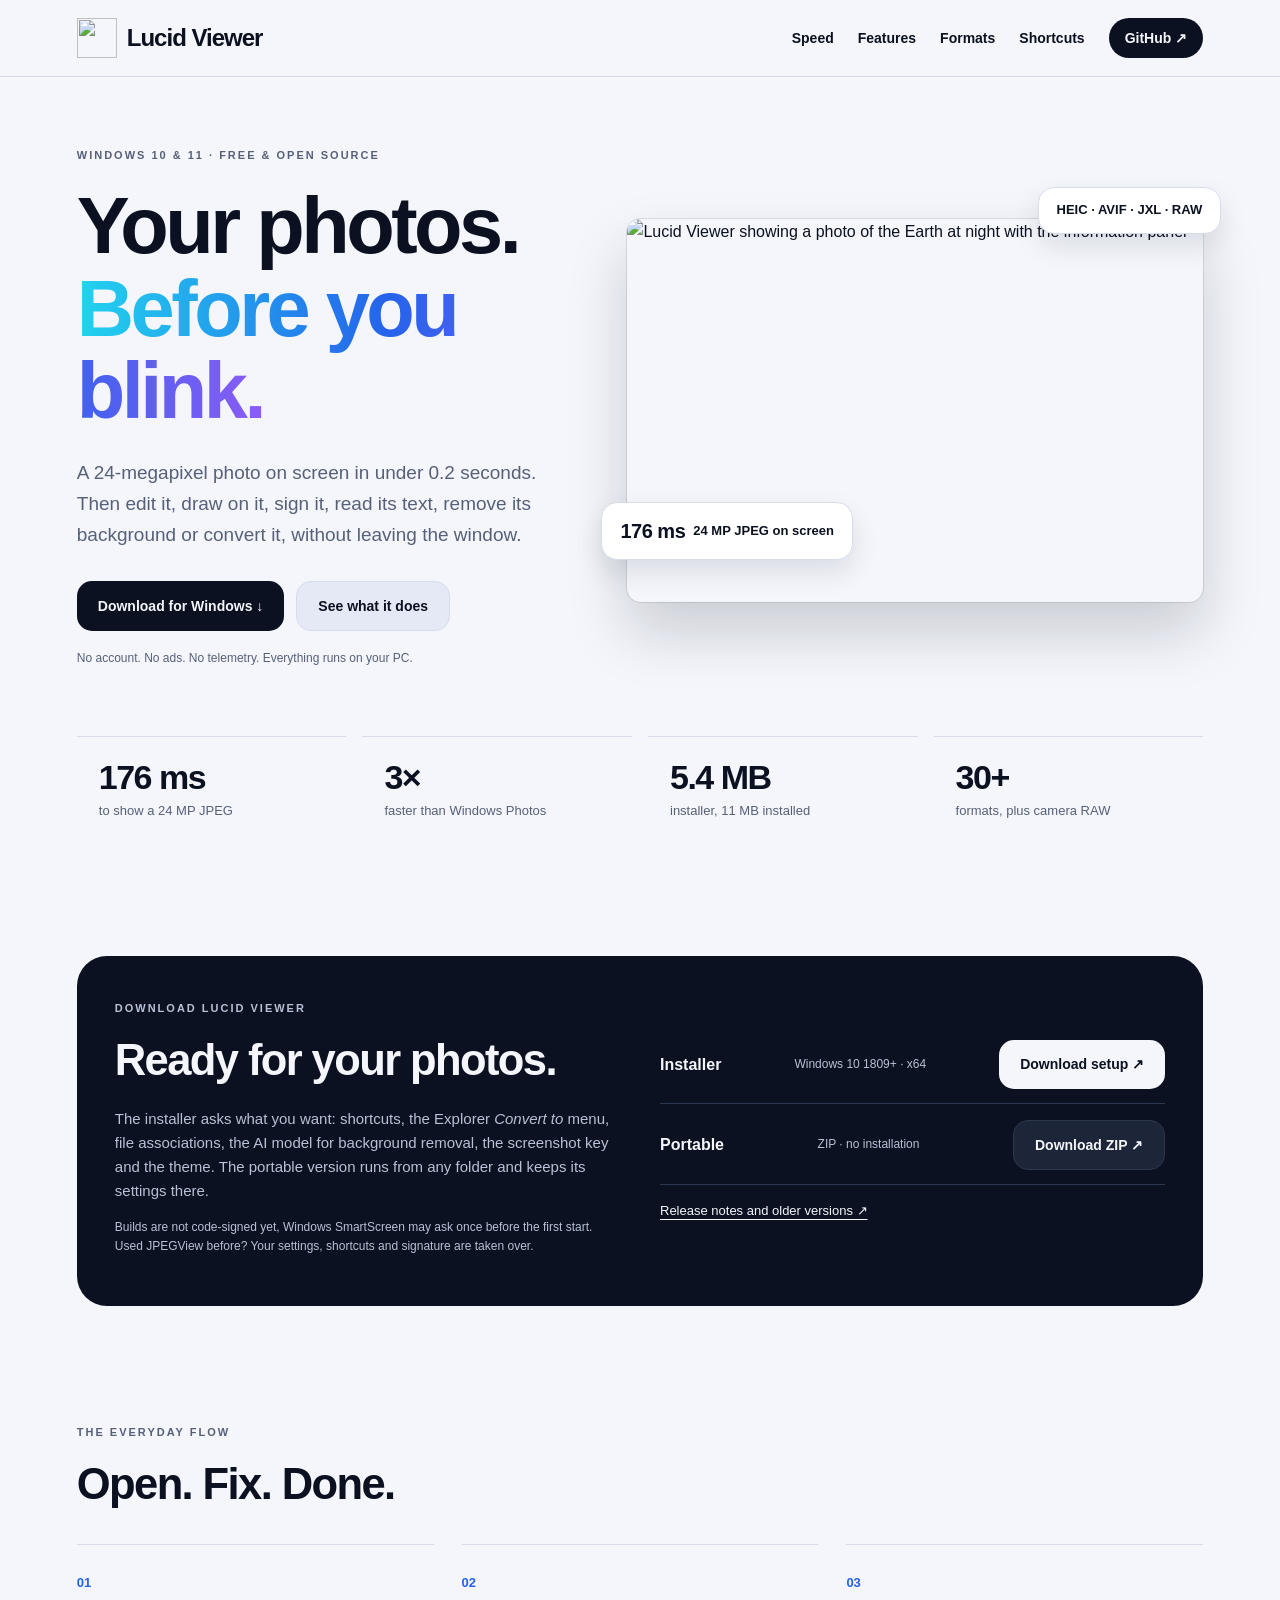
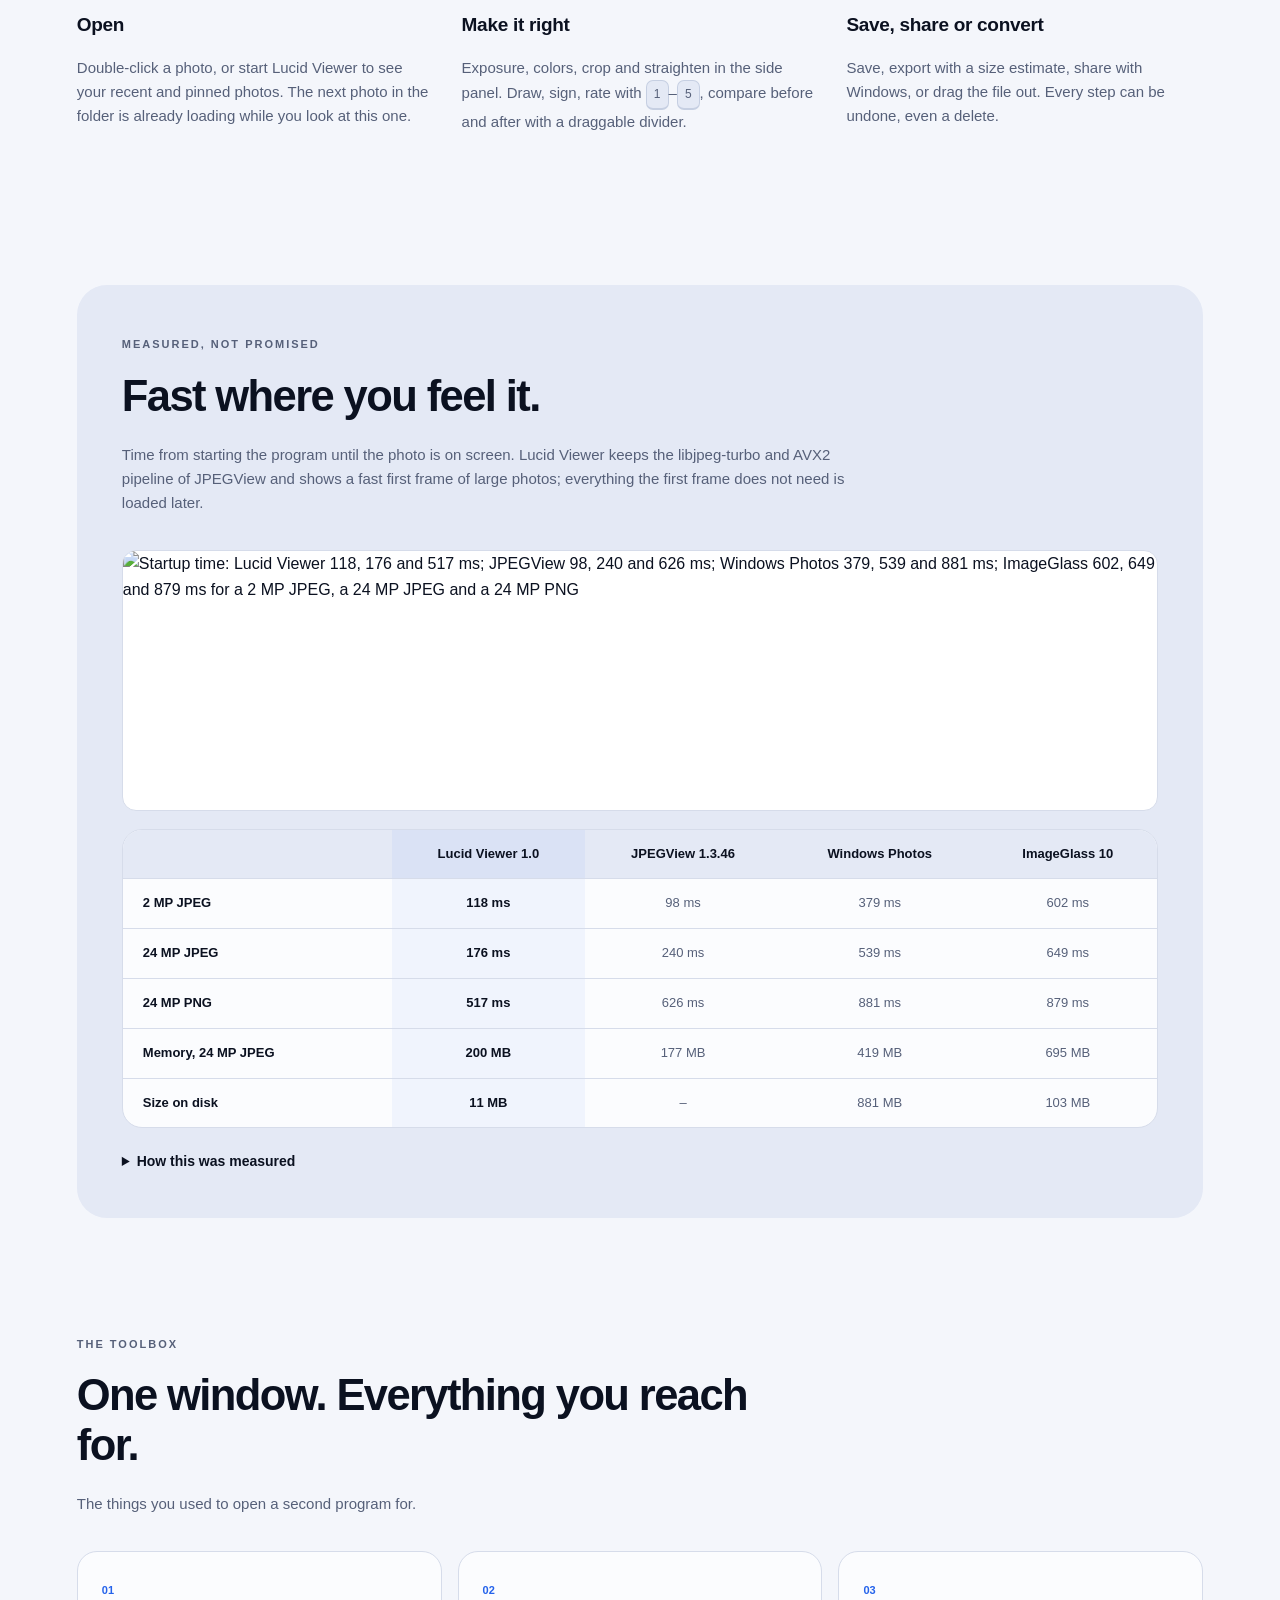
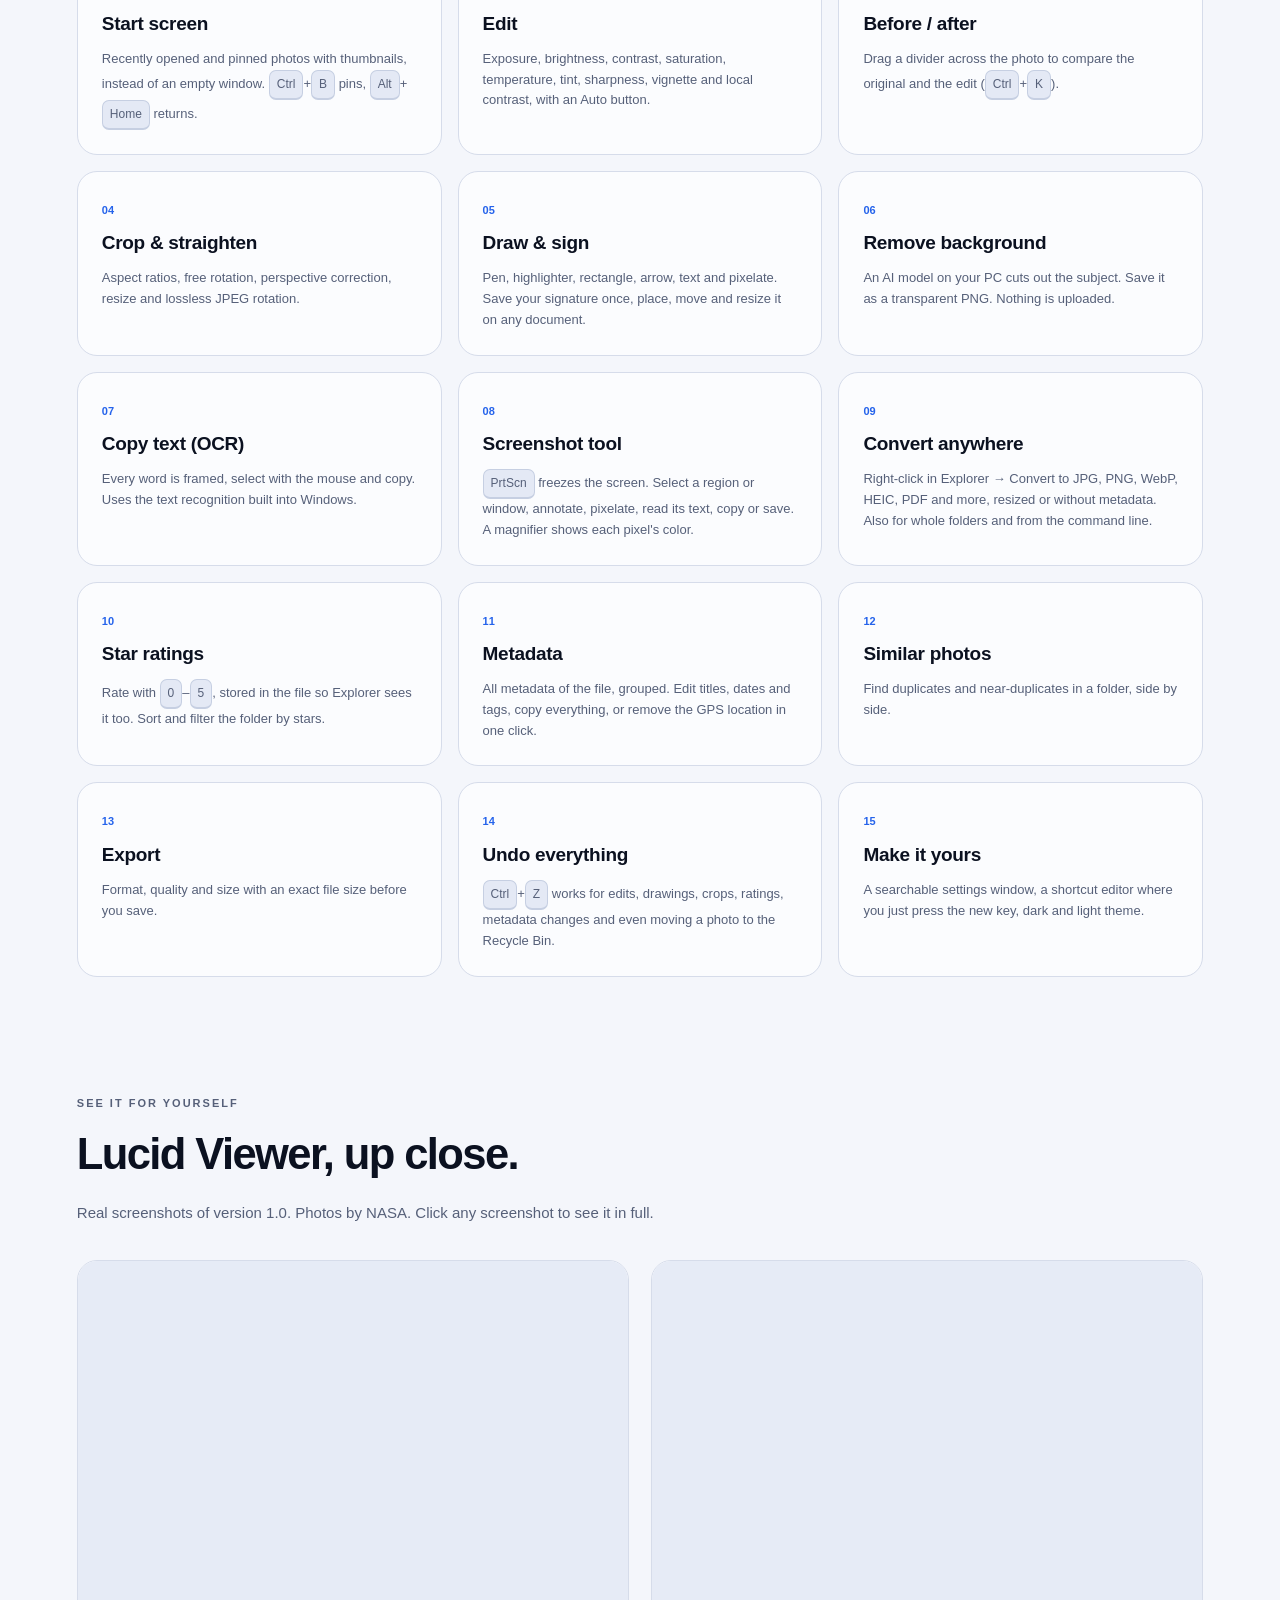
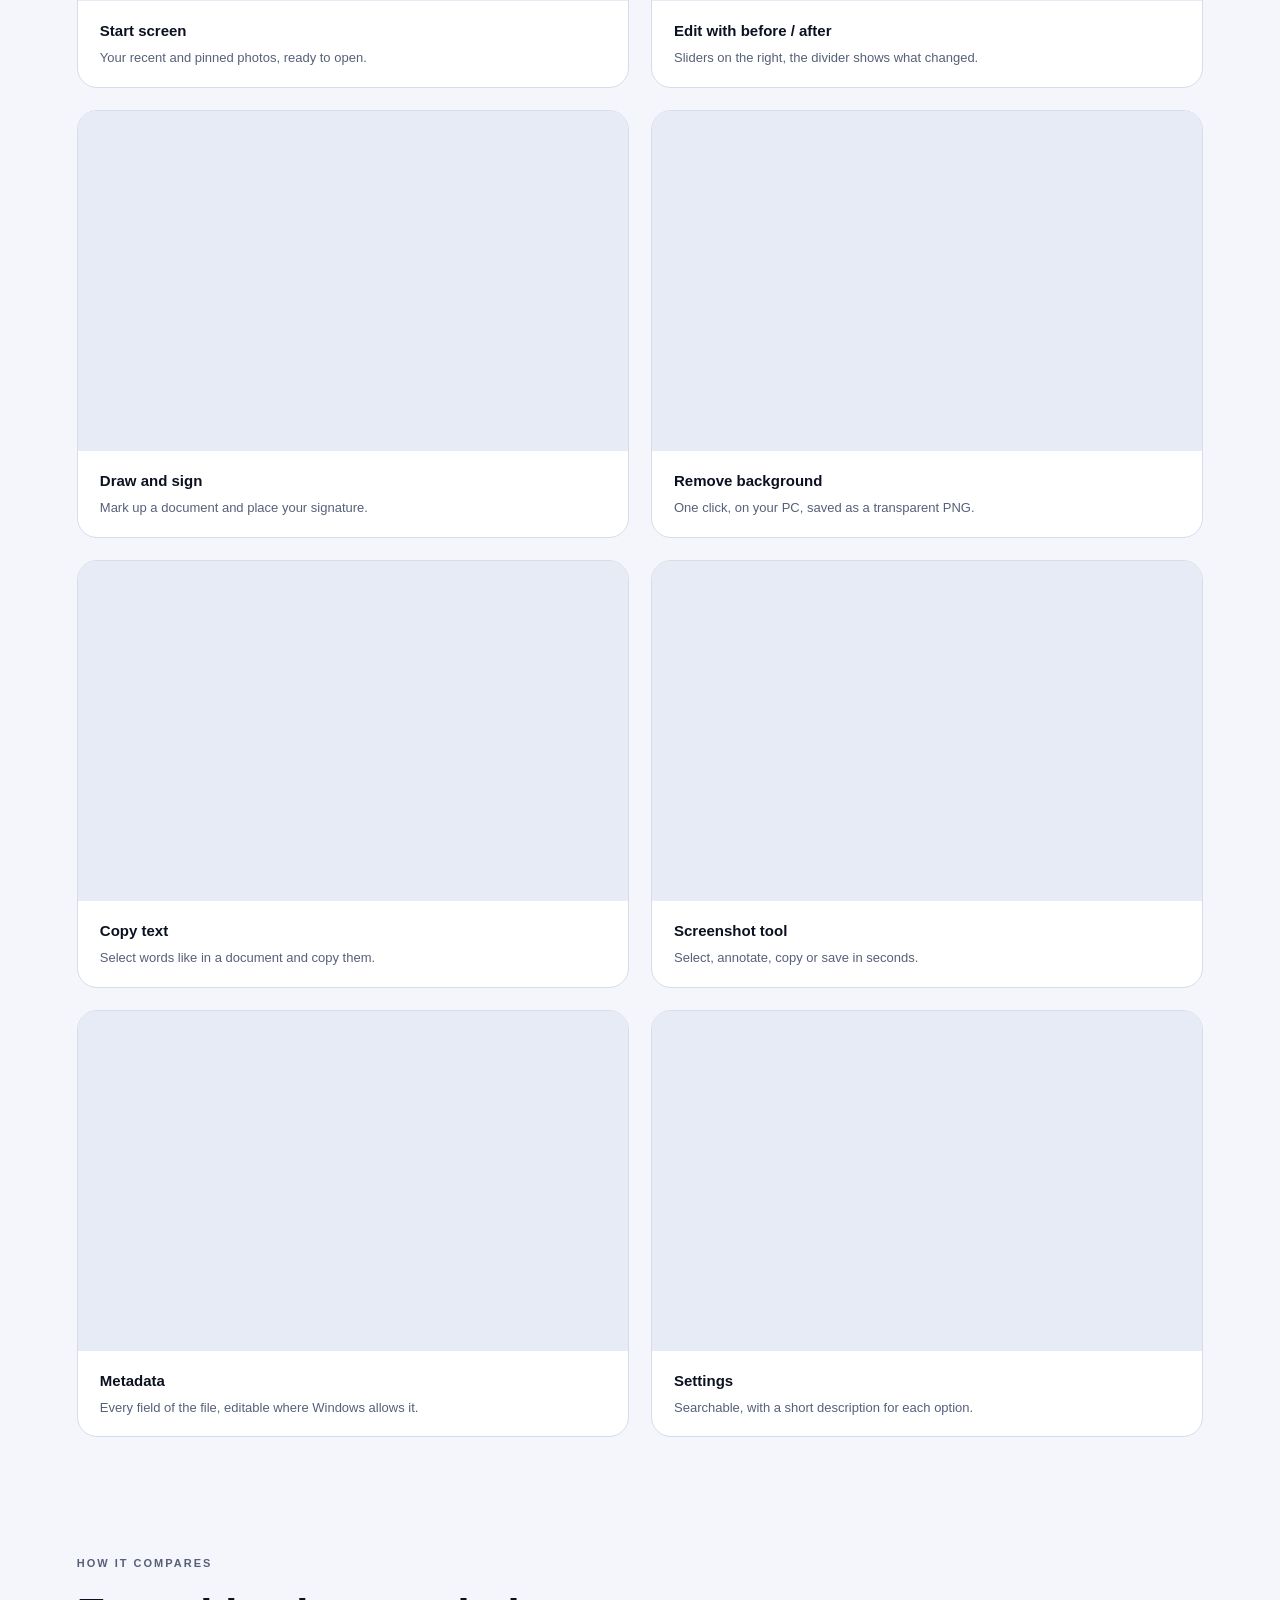
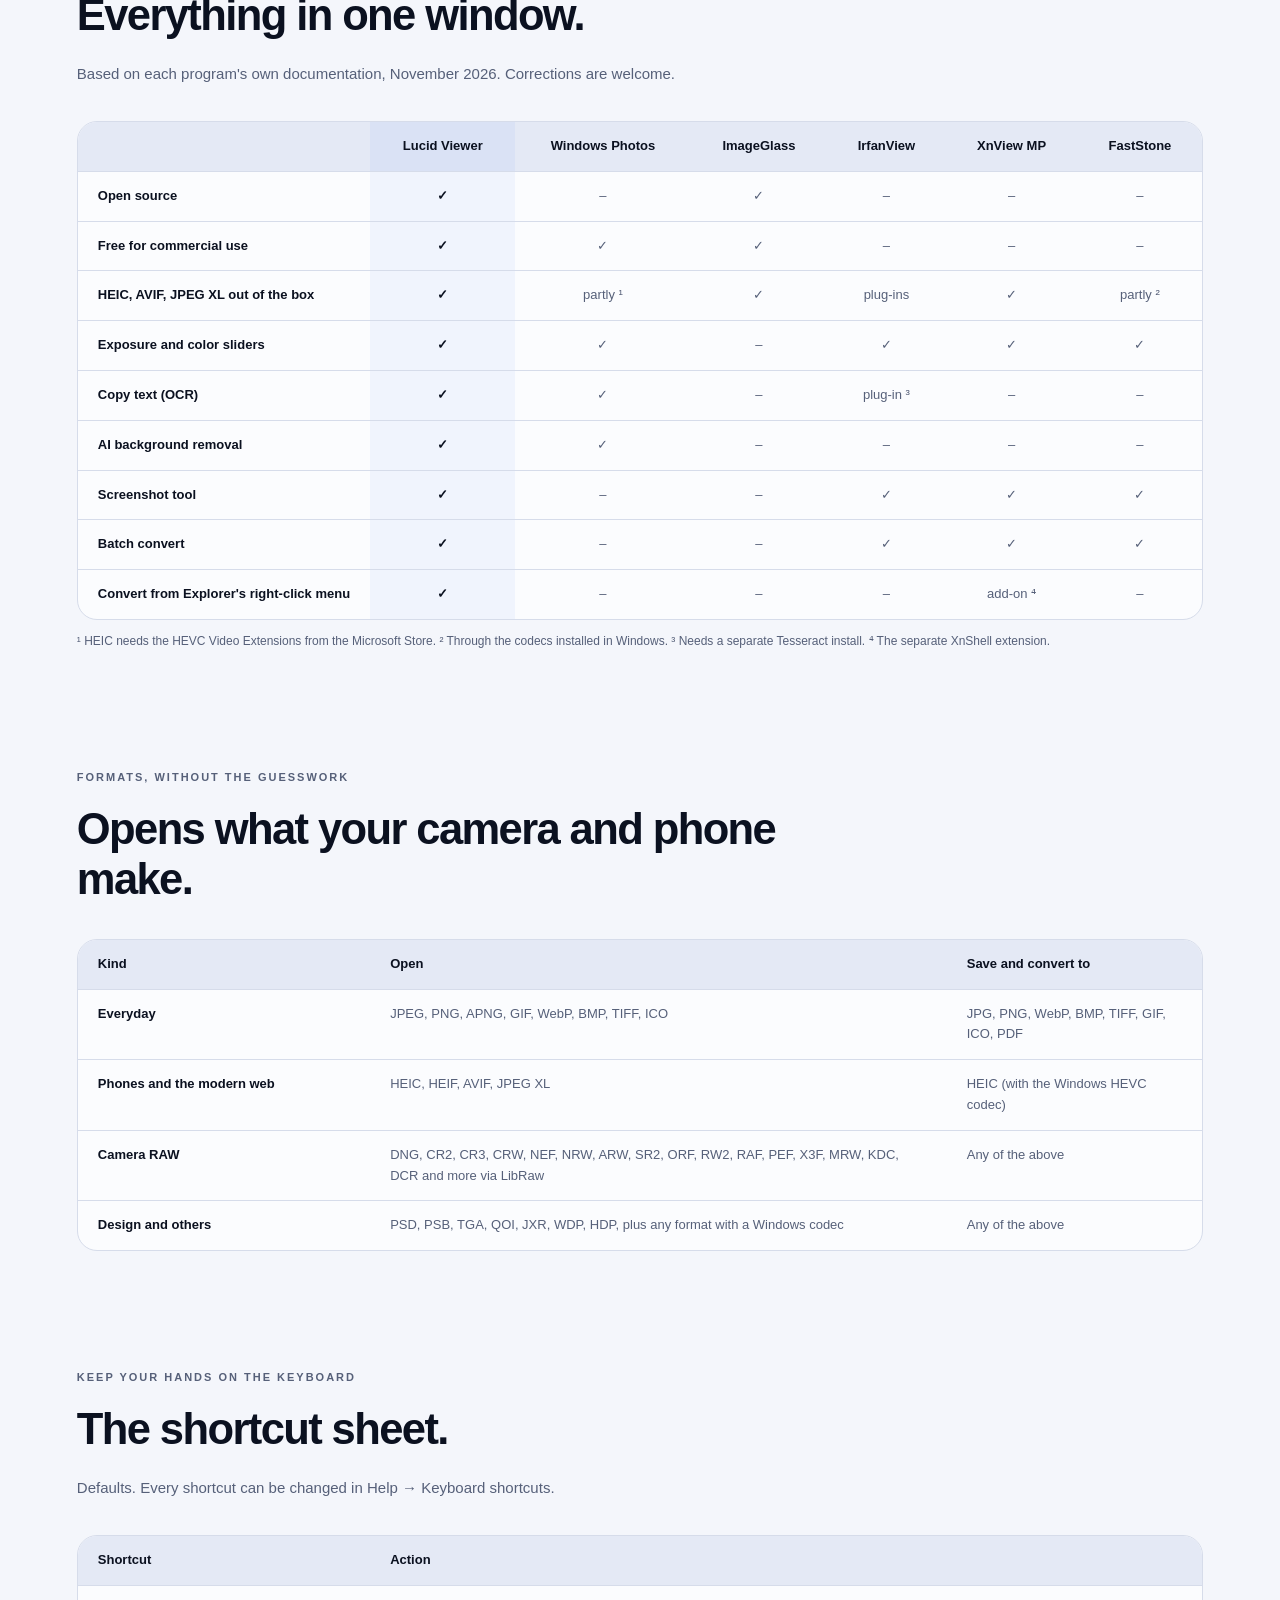
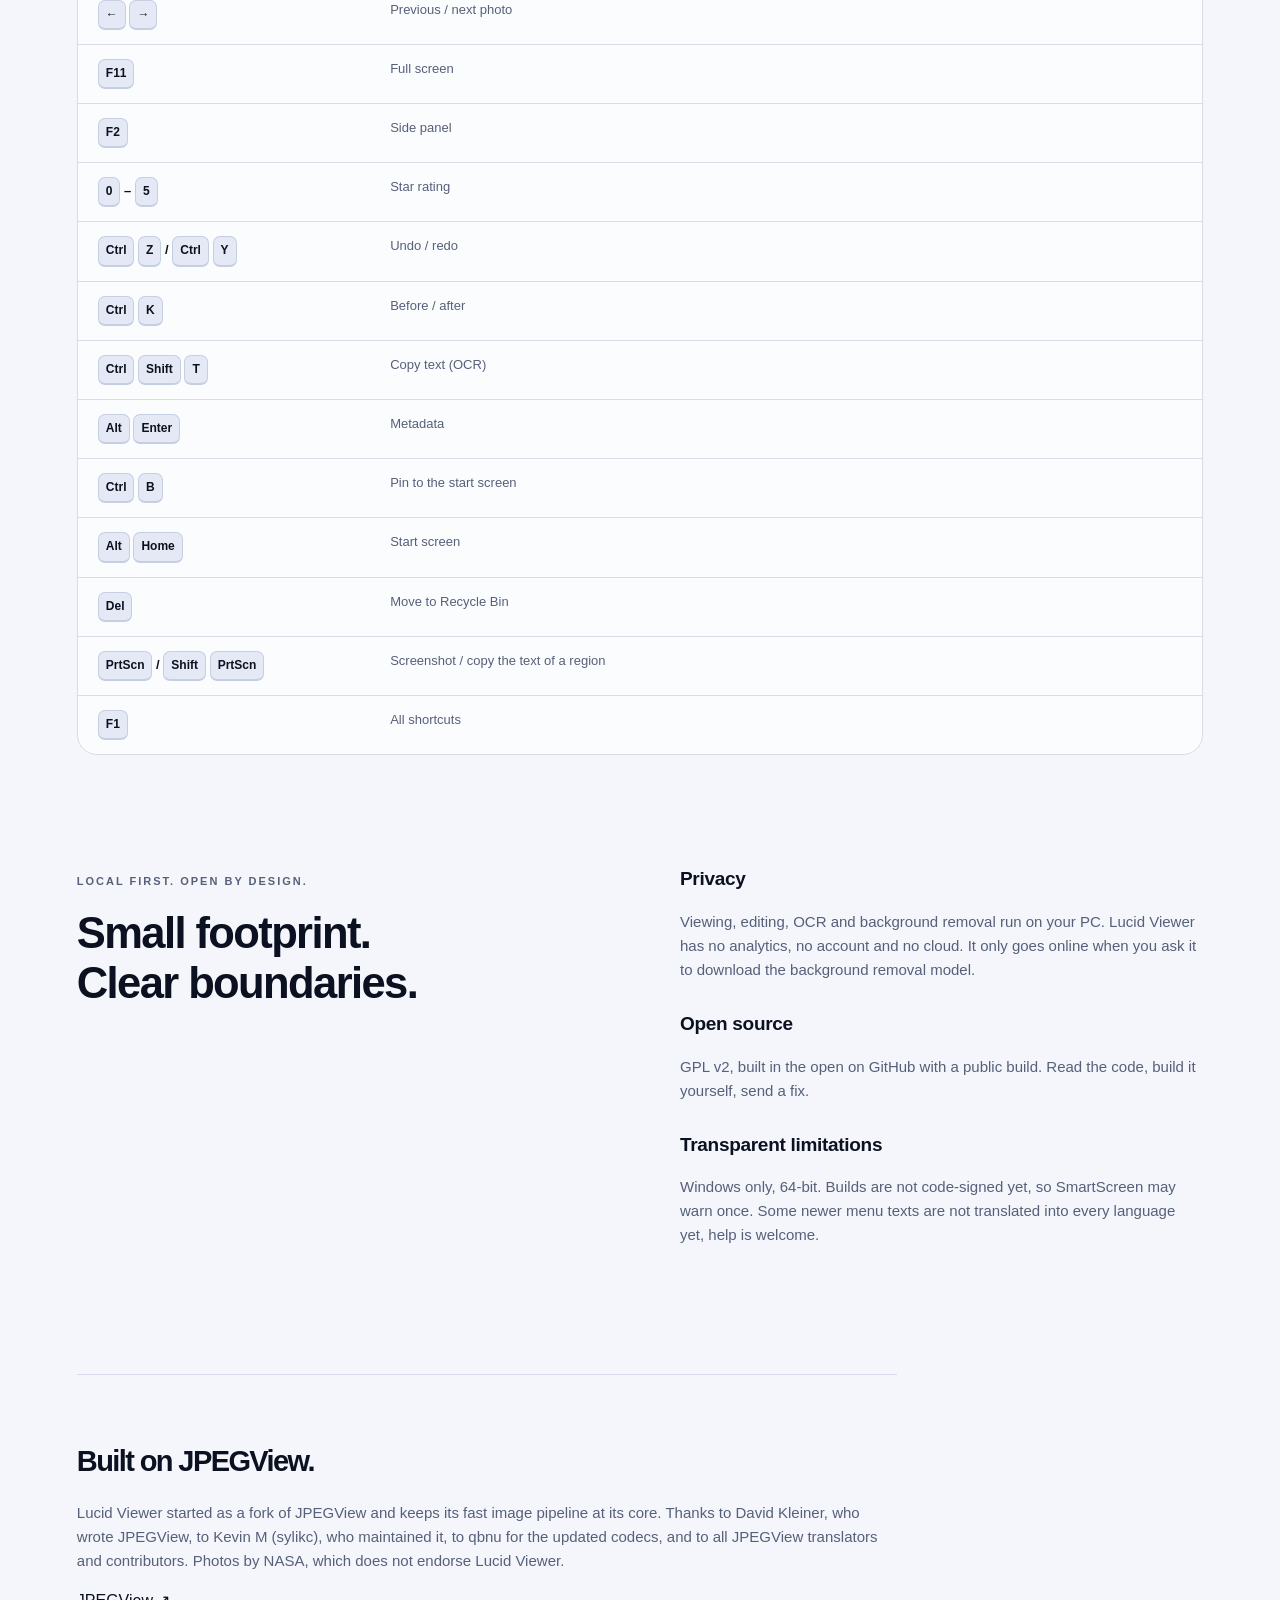
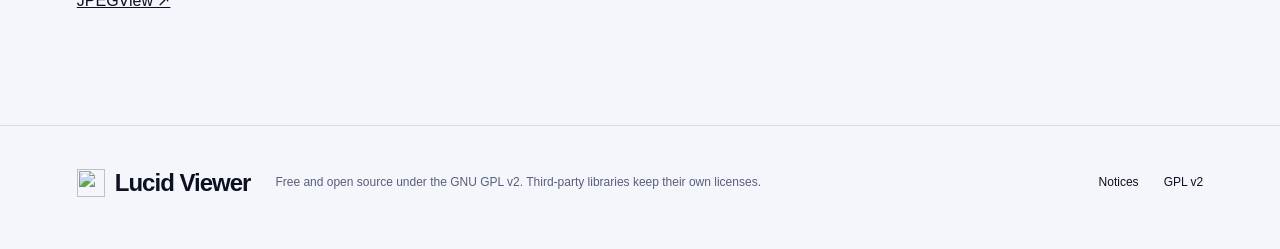
==== commit dd423539: "Website: remove the design credit line" ====
--- a/site/index.html
+++ b/site/index.html
@@ -163,7 +163,7 @@
   <h3>Transparent limitations</h3><p>Windows only, 64-bit. Builds are not code-signed yet, so SmartScreen may warn once. Some newer menu texts are not translated into every language yet, help is welcome.</p></div>
 </section>
 
-<section class="credits"><h2>Built on JPEGView.</h2><p>Lucid Viewer started as a fork of JPEGView and keeps its fast image pipeline at its core. Thanks to David Kleiner, who wrote JPEGView, to Kevin M (sylikc), who maintained it, to qbnu for the updated codecs, and to all JPEGView translators and contributors. The design of this page is adapted from the <a href="https://orkunisitmak.github.io/nashi-app/">Nashi</a> website (MIT). Photos by NASA, which does not endorse Lucid Viewer.</p><a href="https://github.com/sylikc/jpegview">JPEGView ↗</a></section>
+<section class="credits"><h2>Built on JPEGView.</h2><p>Lucid Viewer started as a fork of JPEGView and keeps its fast image pipeline at its core. Thanks to David Kleiner, who wrote JPEGView, to Kevin M (sylikc), who maintained it, to qbnu for the updated codecs, and to all JPEGView translators and contributors. Photos by NASA, which does not endorse Lucid Viewer.</p><a href="https://github.com/sylikc/jpegview">JPEGView ↗</a></section>
 </main>
 
 <footer><a class="brand" href="#"><img src="brand/logo-128.png" alt="" width="28" height="28">Lucid Viewer</a><p>Free and open source under the GNU GPL v2. Third-party libraries keep their own licenses.</p><a href="https://github.com/cemmgrgn/lucid-viewer/blob/main/THIRD_PARTY_NOTICES.md">Notices</a><a href="https://github.com/cemmgrgn/lucid-viewer/blob/main/LICENSE.txt">GPL v2</a></footer>
--- a/site/site.css
+++ b/site/site.css
@@ -1,6 +1,6 @@
 /*
  * Lucid Viewer website styles.
- * Layout and type scale adapted from the Nashi website (https://github.com/orkunisitmak/nashi-app, docs/assets/site.css):
+ * Parts of the layout are based on work under the MIT License, which requires keeping this notice:
  *   MIT License, Copyright (c) 2026 Orkun Işıtmak and Nashi contributors.
  *   Permission is hereby granted, free of charge, to any person obtaining a copy of this software and associated
  *   documentation files (the "Software"), to deal in the Software without restriction, including without limitation
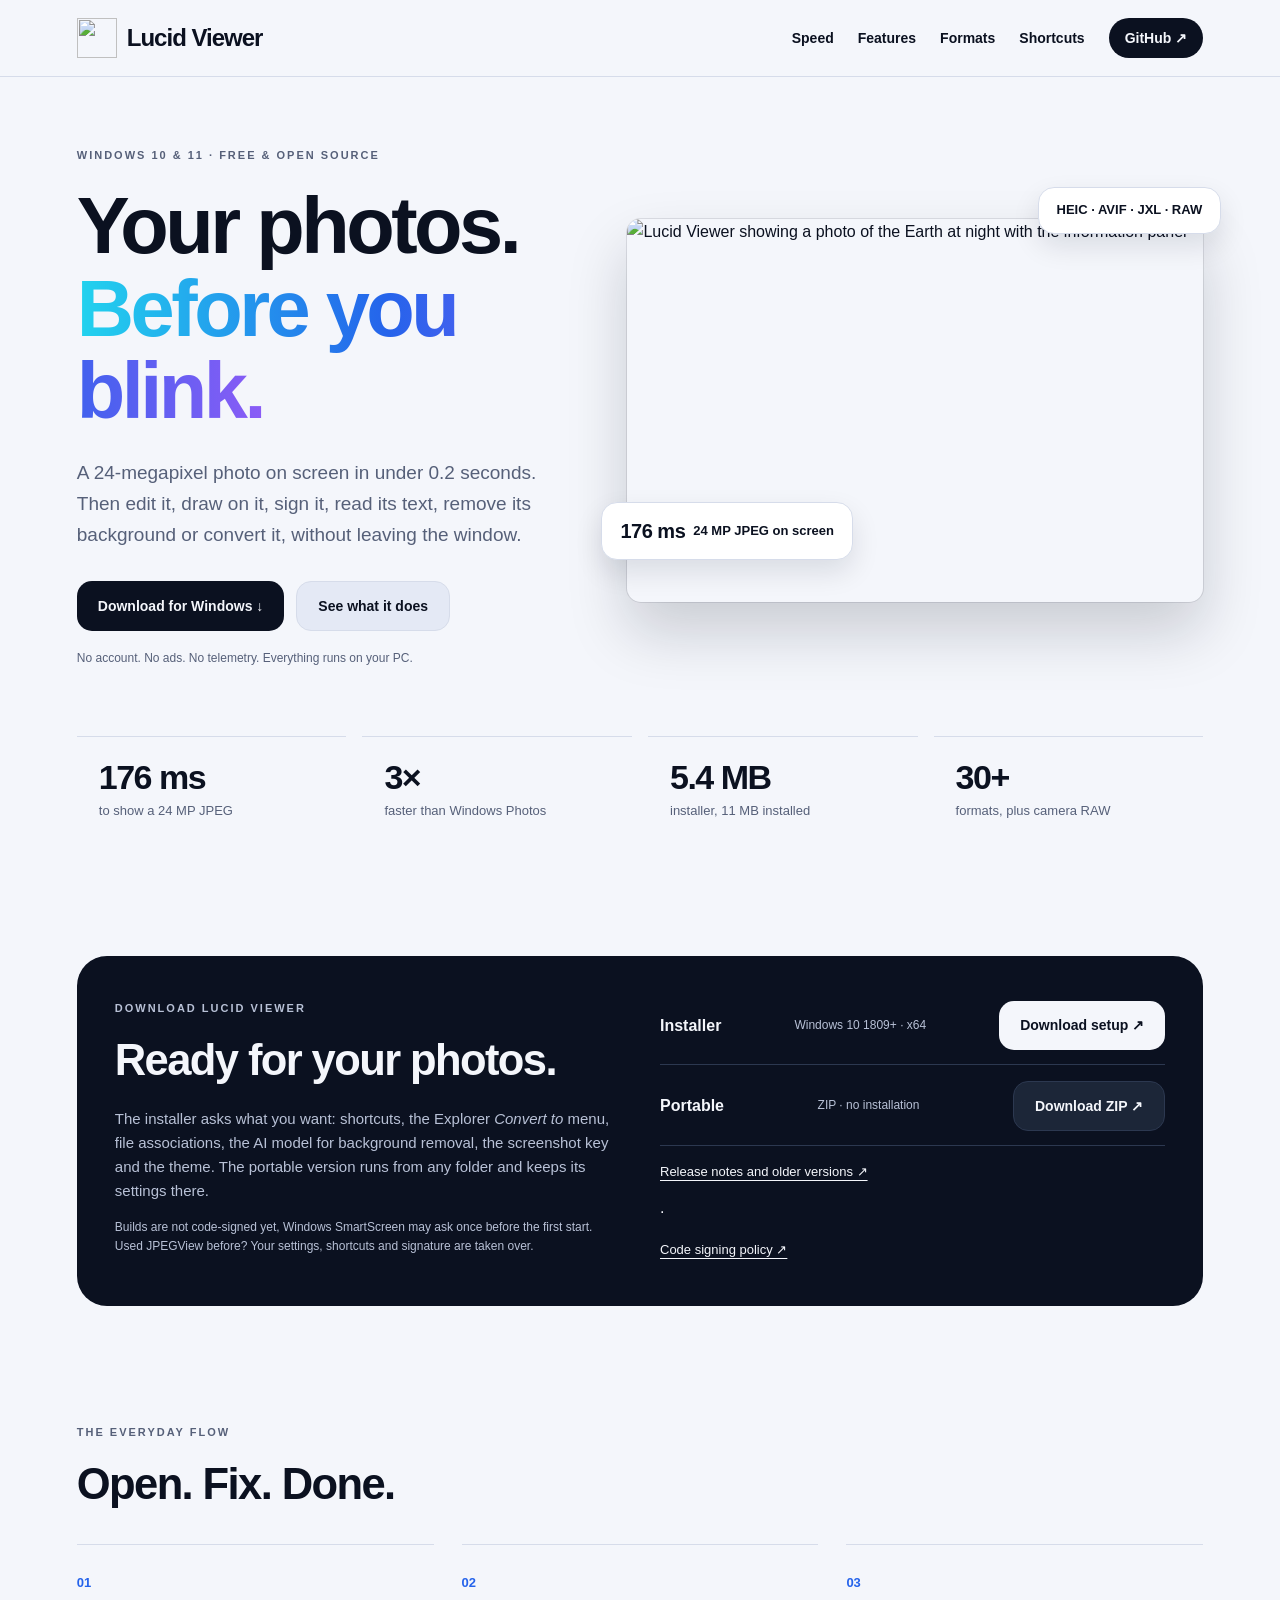
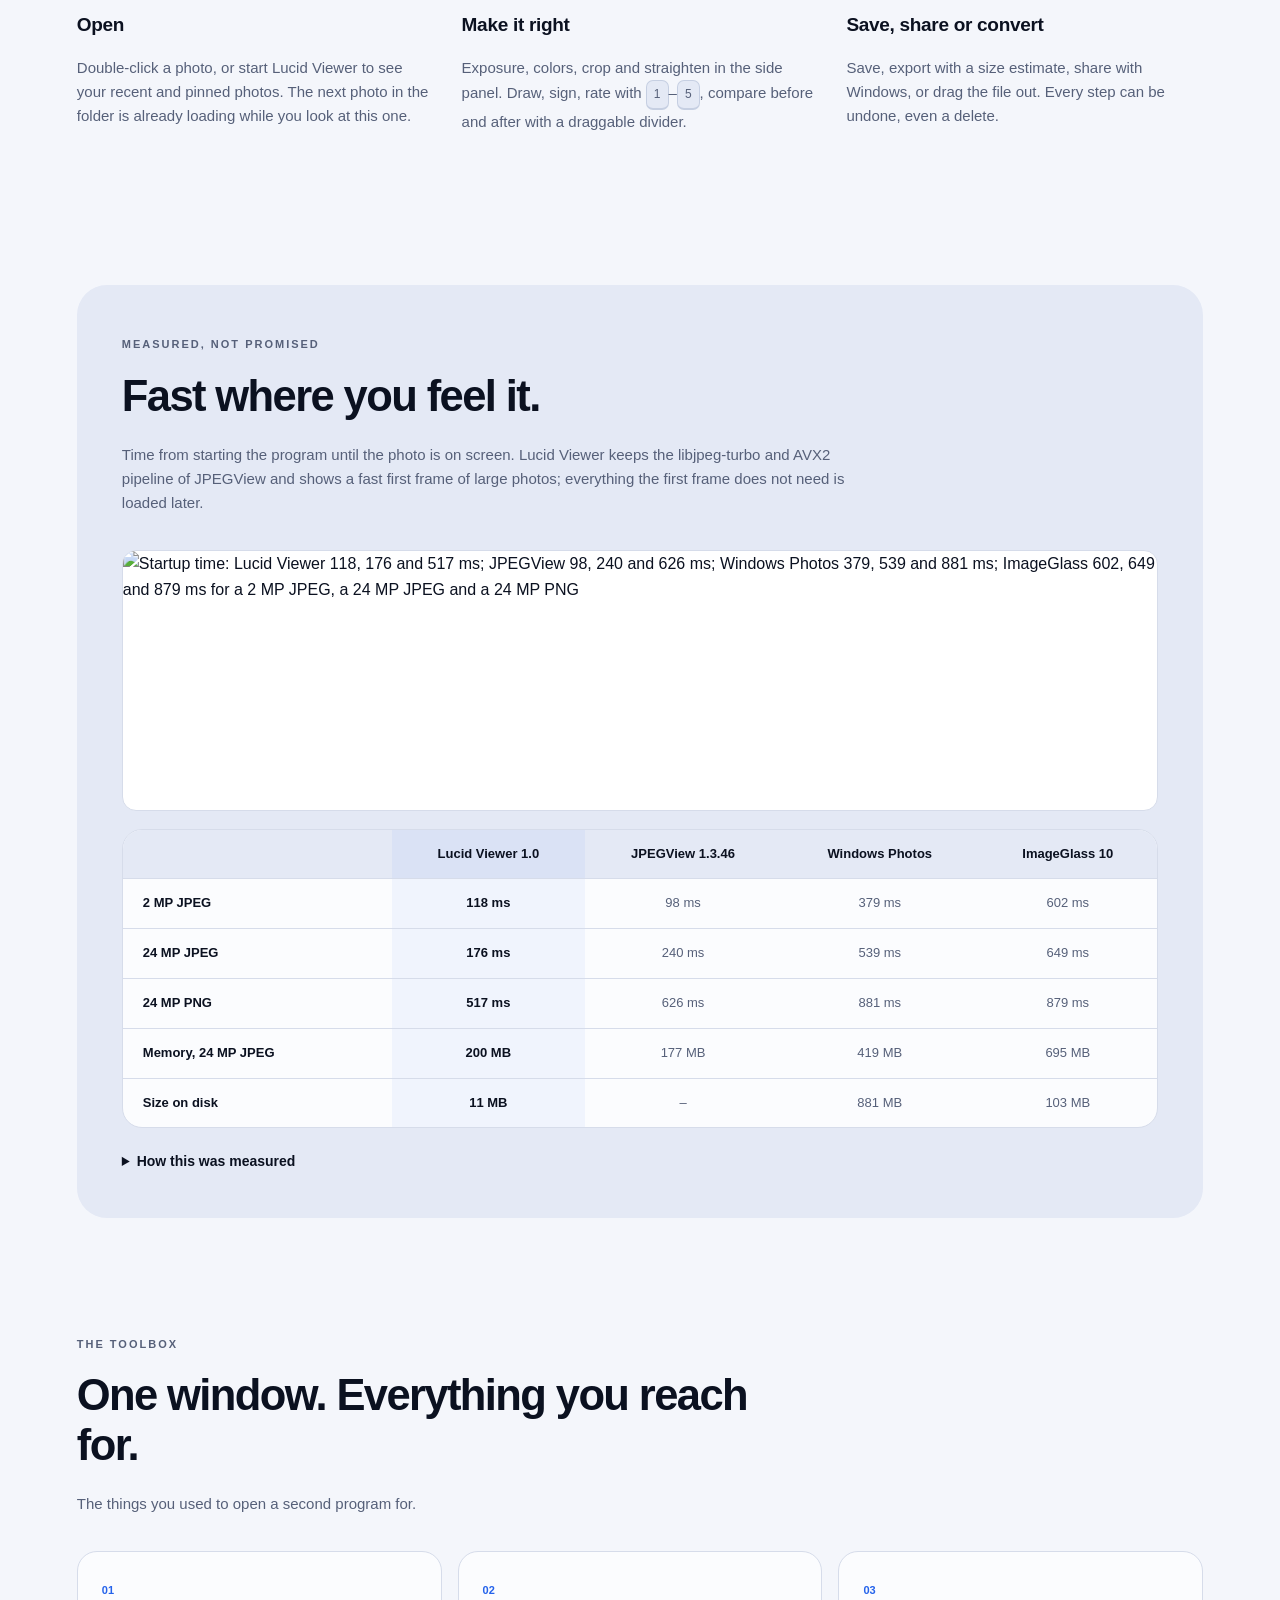
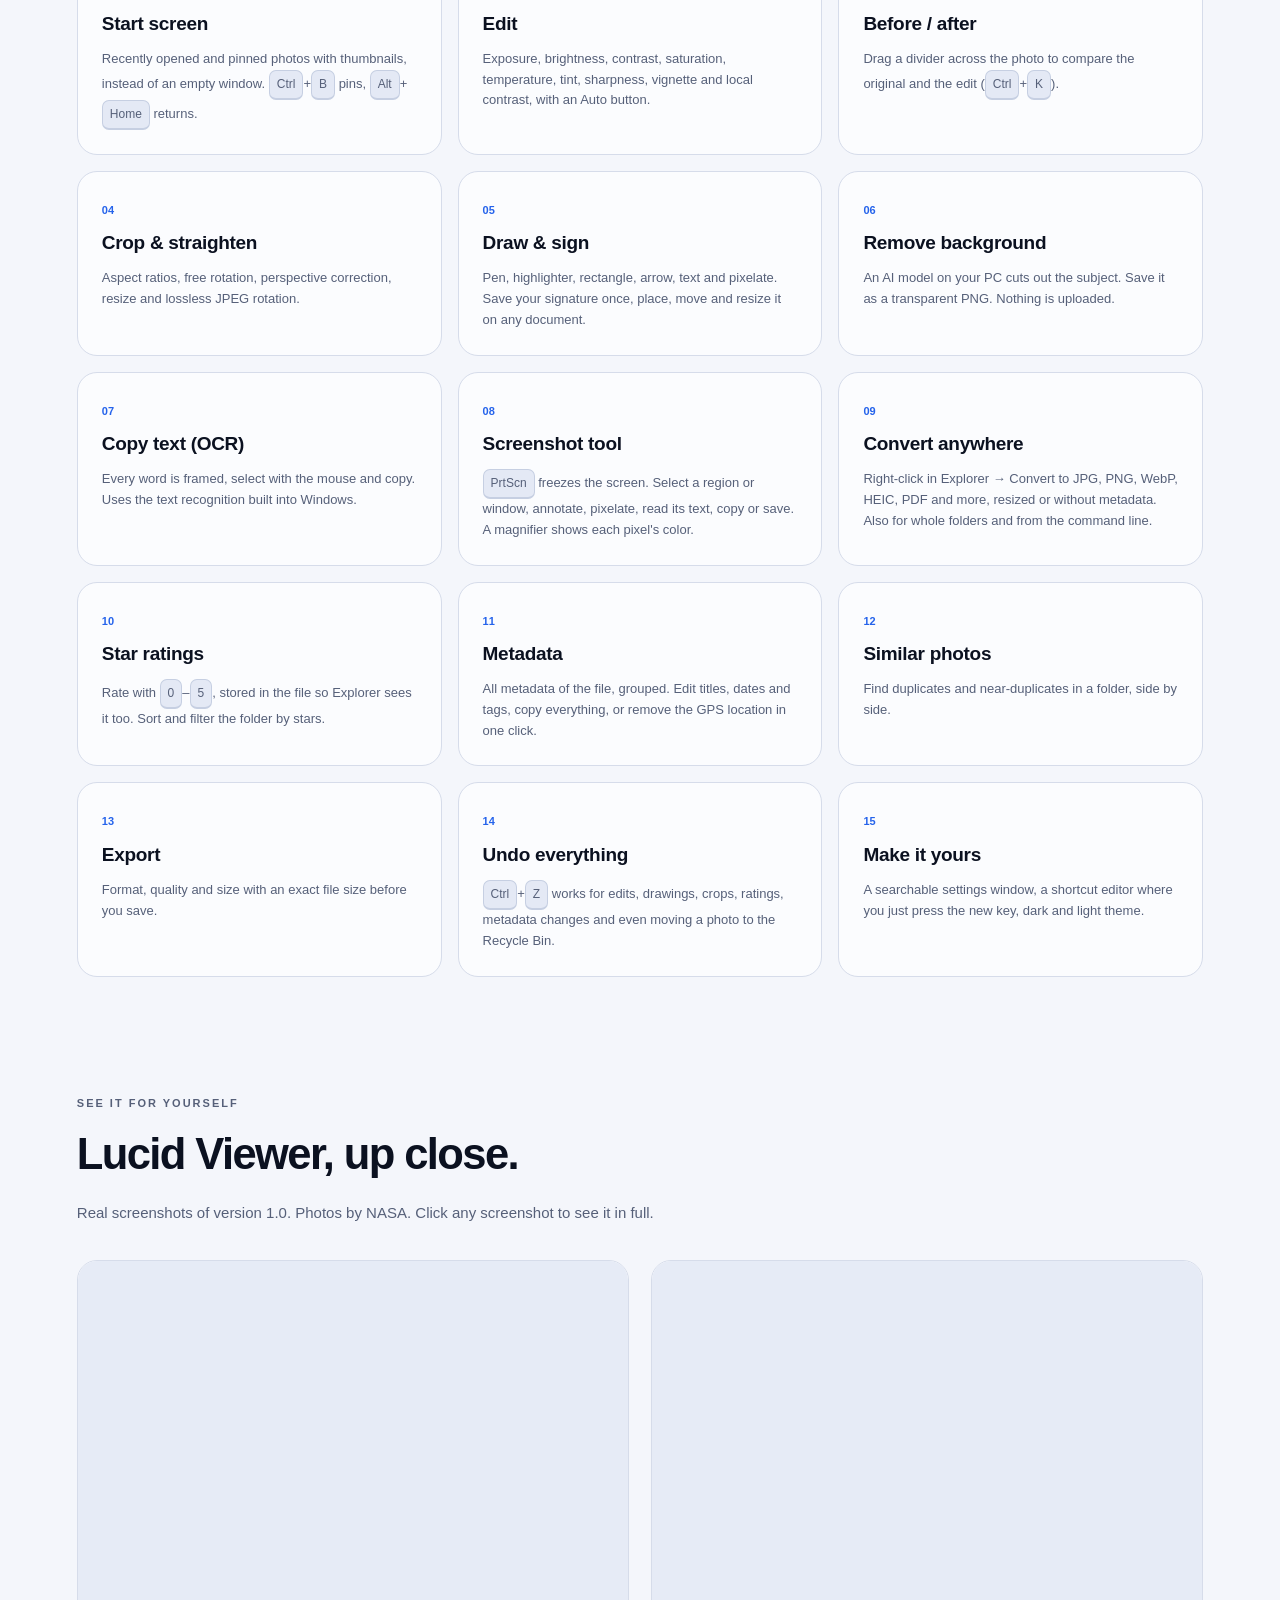
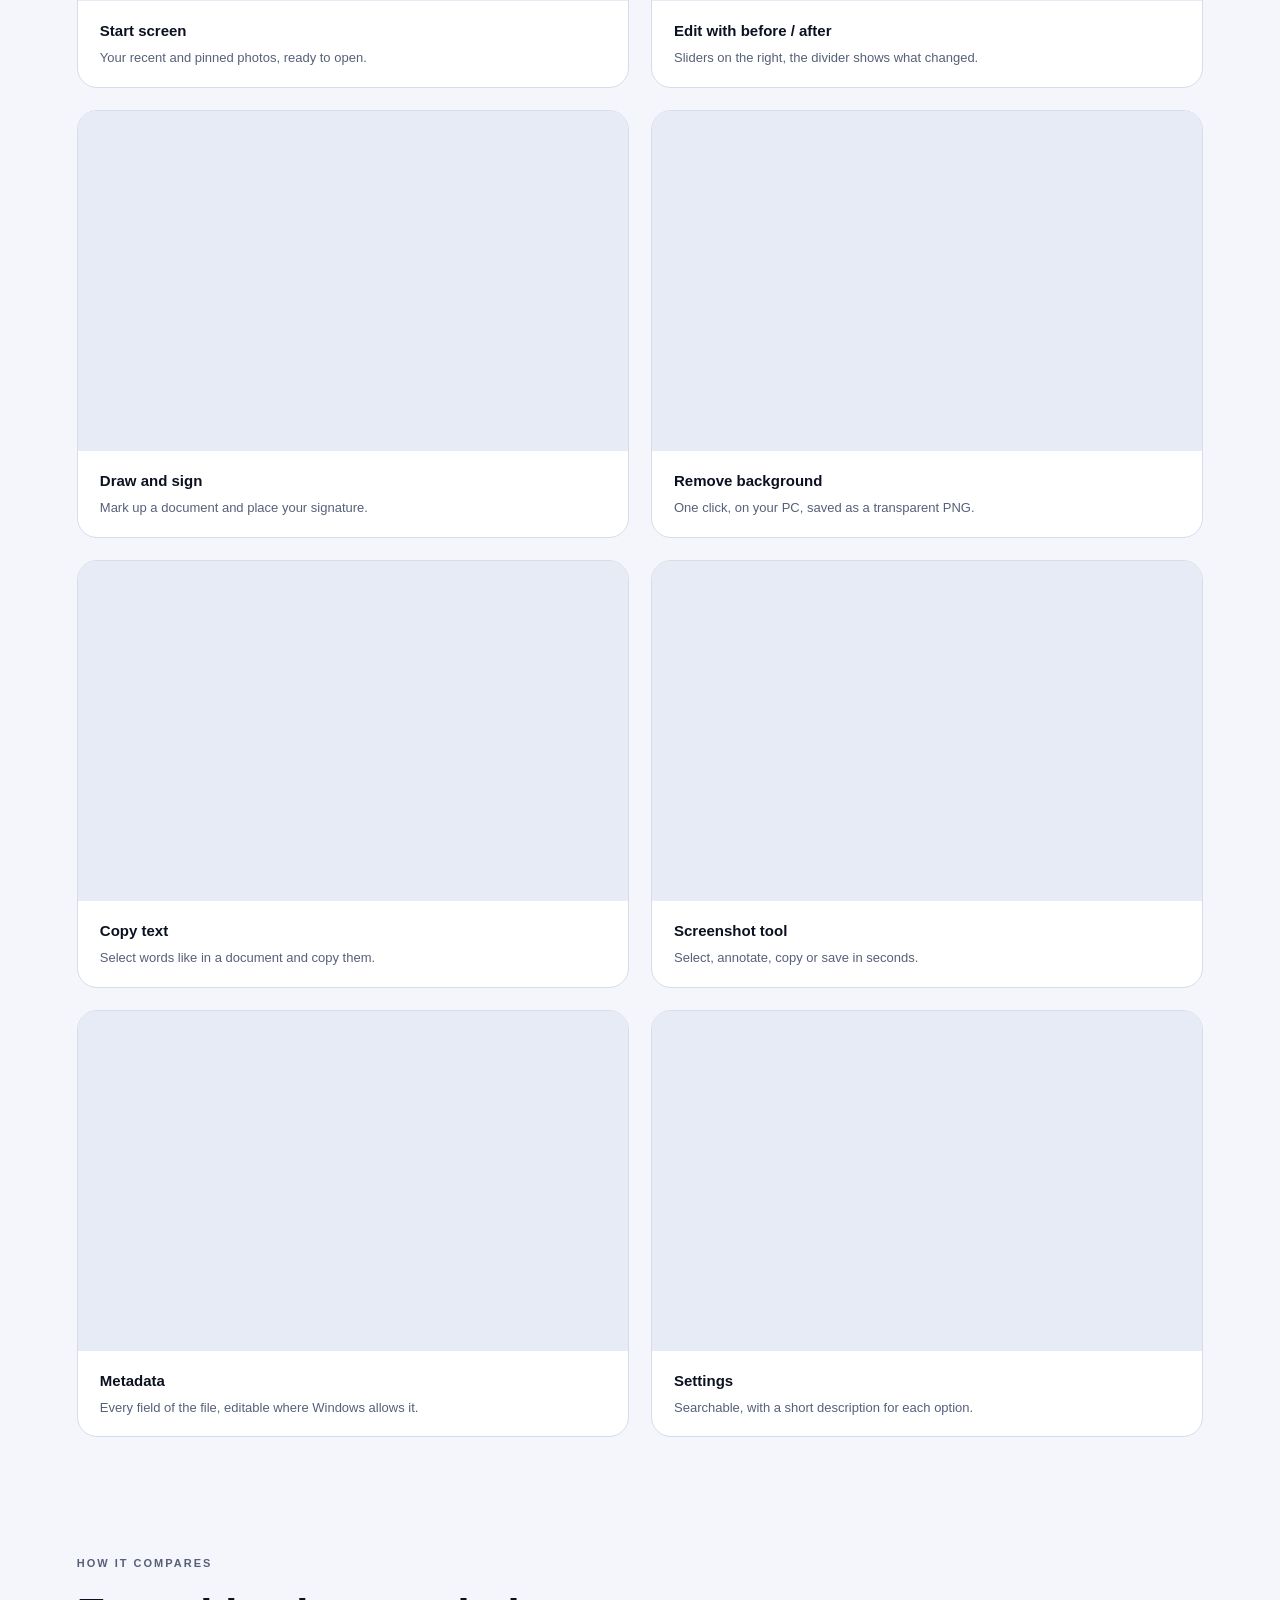
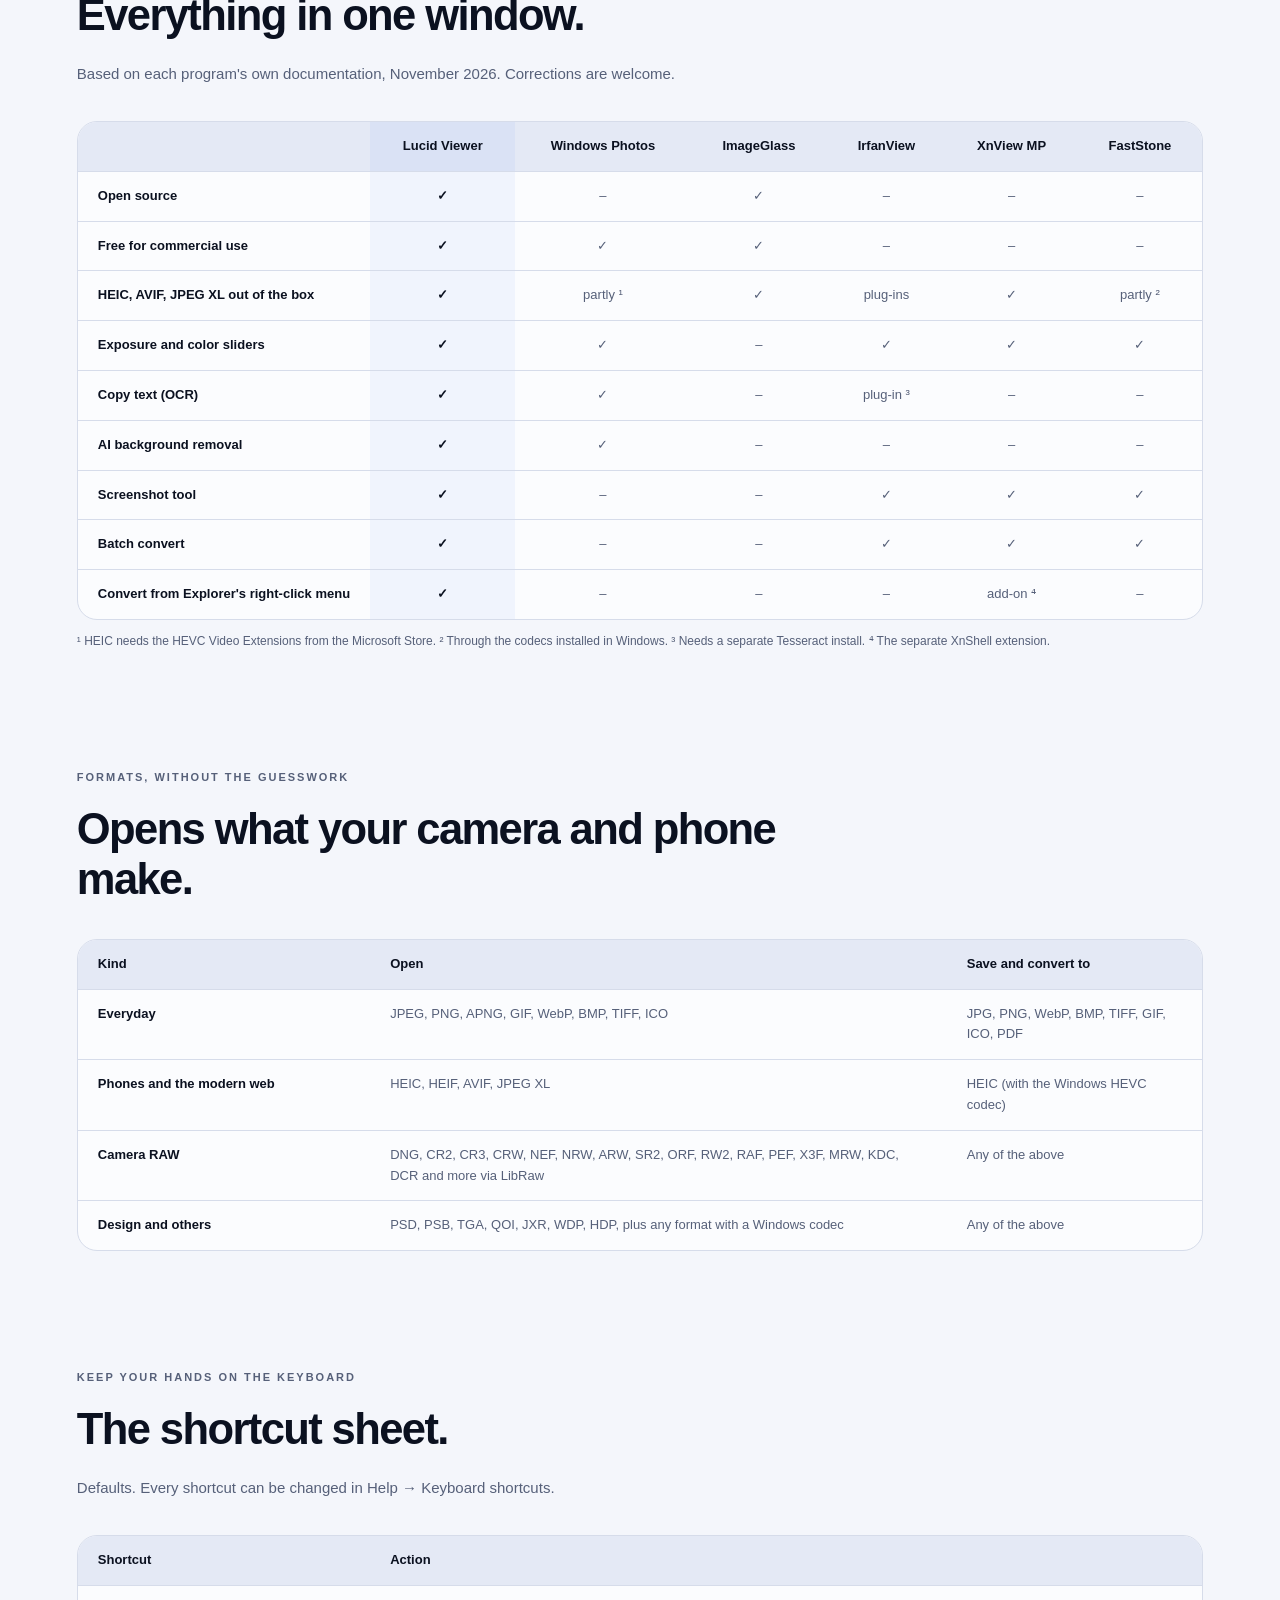
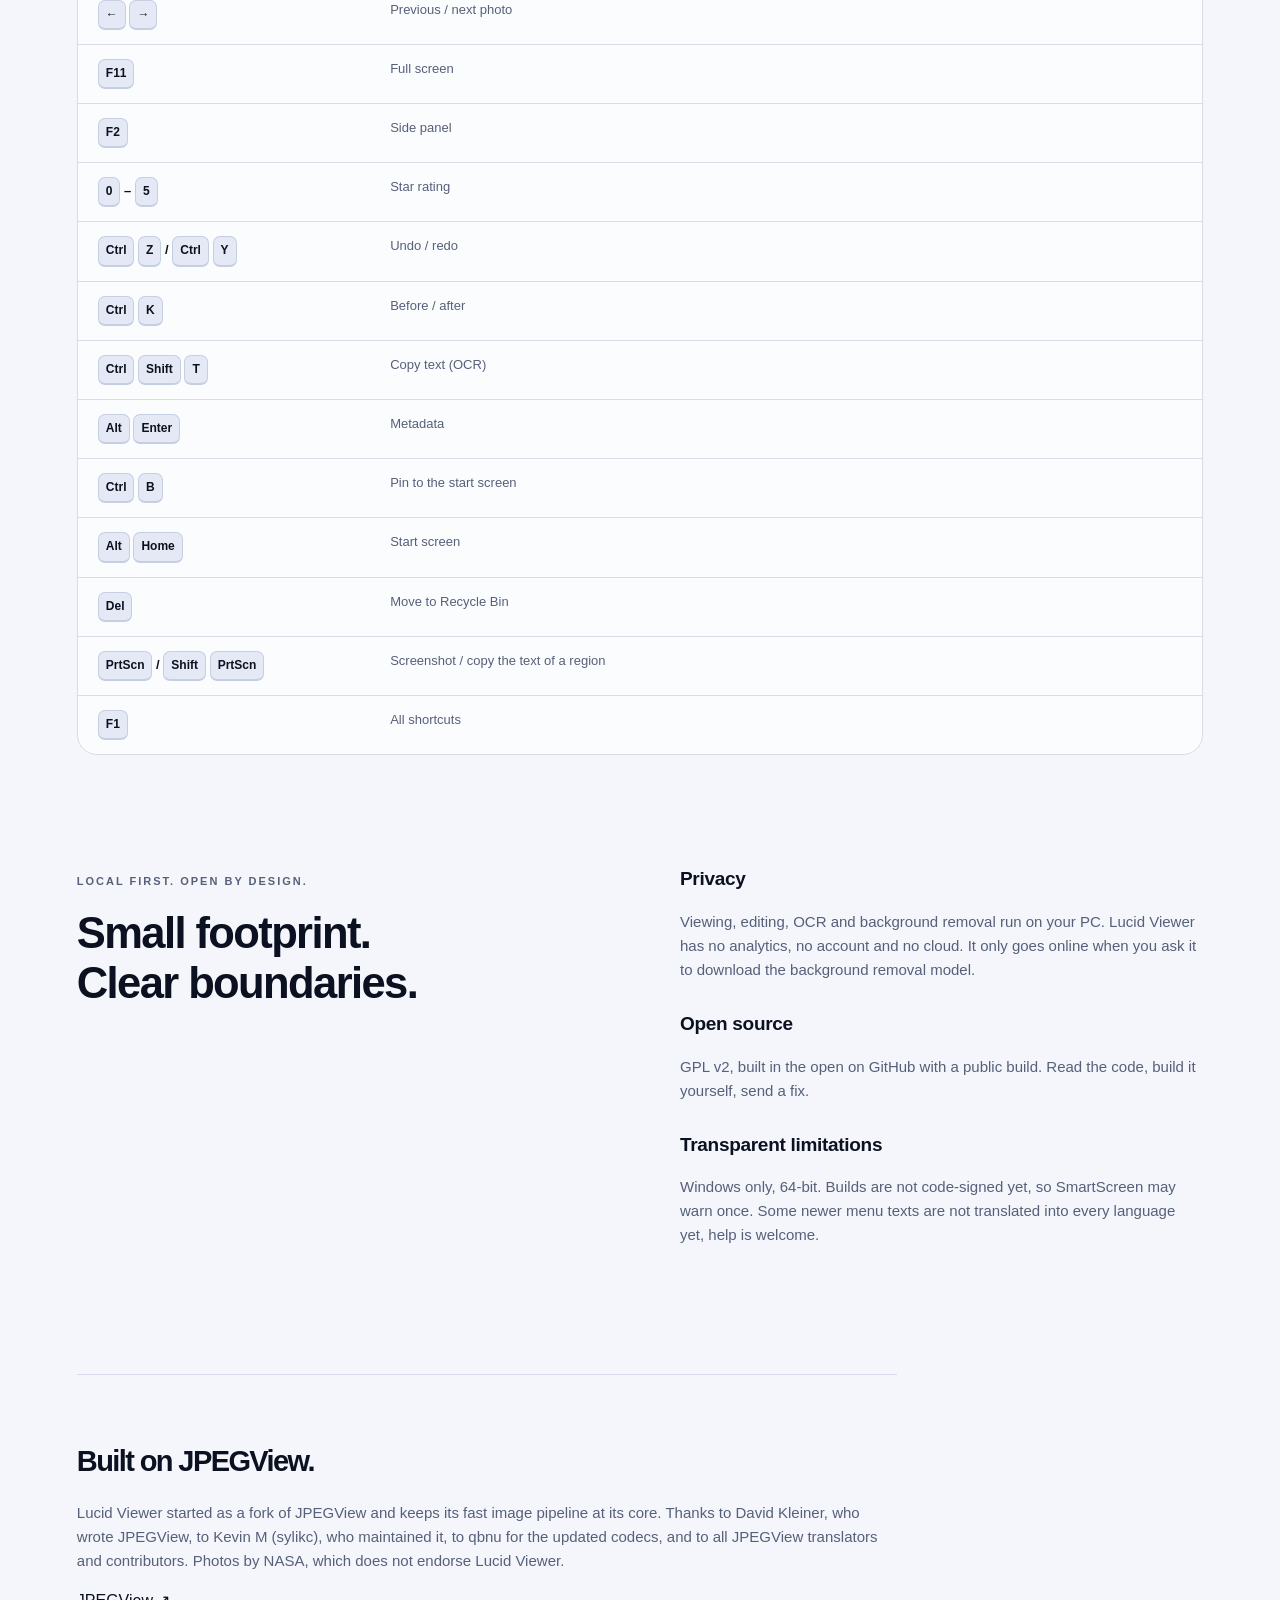
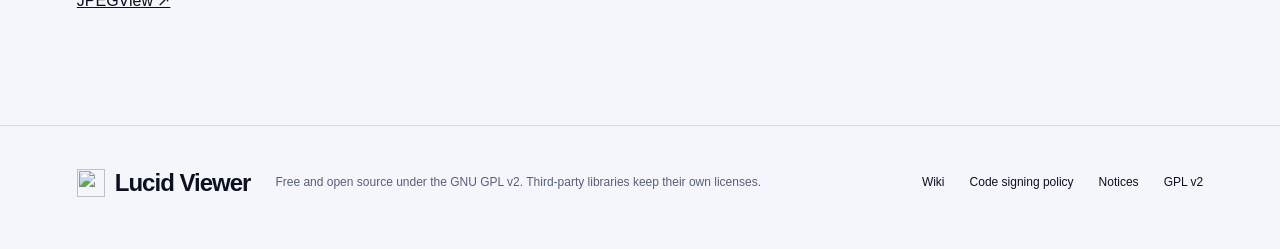
==== commit 3e4a34a9: "Add winget manifests and release workflow, wiki pages, SignPath configuration and shared version hea" ====
--- a/site/index.html
+++ b/site/index.html
@@ -41,7 +41,7 @@
   <div class="platforms">
     <div><strong>Installer</strong><span>Windows 10 1809+ · x64</span><a class="button primary" href="https://github.com/cemmgrgn/lucid-viewer/releases/latest">Download setup ↗</a></div>
     <div><strong>Portable</strong><span>ZIP · no installation</span><a class="button secondary" href="https://github.com/cemmgrgn/lucid-viewer/releases/latest">Download ZIP ↗</a></div>
-    <a href="https://github.com/cemmgrgn/lucid-viewer/releases">Release notes and older versions ↗</a>
+    <a href="https://github.com/cemmgrgn/lucid-viewer/releases">Release notes and older versions ↗</a> · <a href="https://github.com/cemmgrgn/lucid-viewer/blob/main/docs/CODE_SIGNING.md">Code signing policy ↗</a>
   </div>
 </section>
 
@@ -166,5 +166,5 @@
 <section class="credits"><h2>Built on JPEGView.</h2><p>Lucid Viewer started as a fork of JPEGView and keeps its fast image pipeline at its core. Thanks to David Kleiner, who wrote JPEGView, to Kevin M (sylikc), who maintained it, to qbnu for the updated codecs, and to all JPEGView translators and contributors. Photos by NASA, which does not endorse Lucid Viewer.</p><a href="https://github.com/sylikc/jpegview">JPEGView ↗</a></section>
 </main>
 
-<footer><a class="brand" href="#"><img src="brand/logo-128.png" alt="" width="28" height="28">Lucid Viewer</a><p>Free and open source under the GNU GPL v2. Third-party libraries keep their own licenses.</p><a href="https://github.com/cemmgrgn/lucid-viewer/blob/main/THIRD_PARTY_NOTICES.md">Notices</a><a href="https://github.com/cemmgrgn/lucid-viewer/blob/main/LICENSE.txt">GPL v2</a></footer>
+<footer><a class="brand" href="#"><img src="brand/logo-128.png" alt="" width="28" height="28">Lucid Viewer</a><p>Free and open source under the GNU GPL v2. Third-party libraries keep their own licenses.</p><a href="https://github.com/cemmgrgn/lucid-viewer/wiki">Wiki</a><a href="https://github.com/cemmgrgn/lucid-viewer/blob/main/docs/CODE_SIGNING.md">Code signing policy</a><a href="https://github.com/cemmgrgn/lucid-viewer/blob/main/THIRD_PARTY_NOTICES.md">Notices</a><a href="https://github.com/cemmgrgn/lucid-viewer/blob/main/LICENSE.txt">GPL v2</a></footer>
 </body></html>
